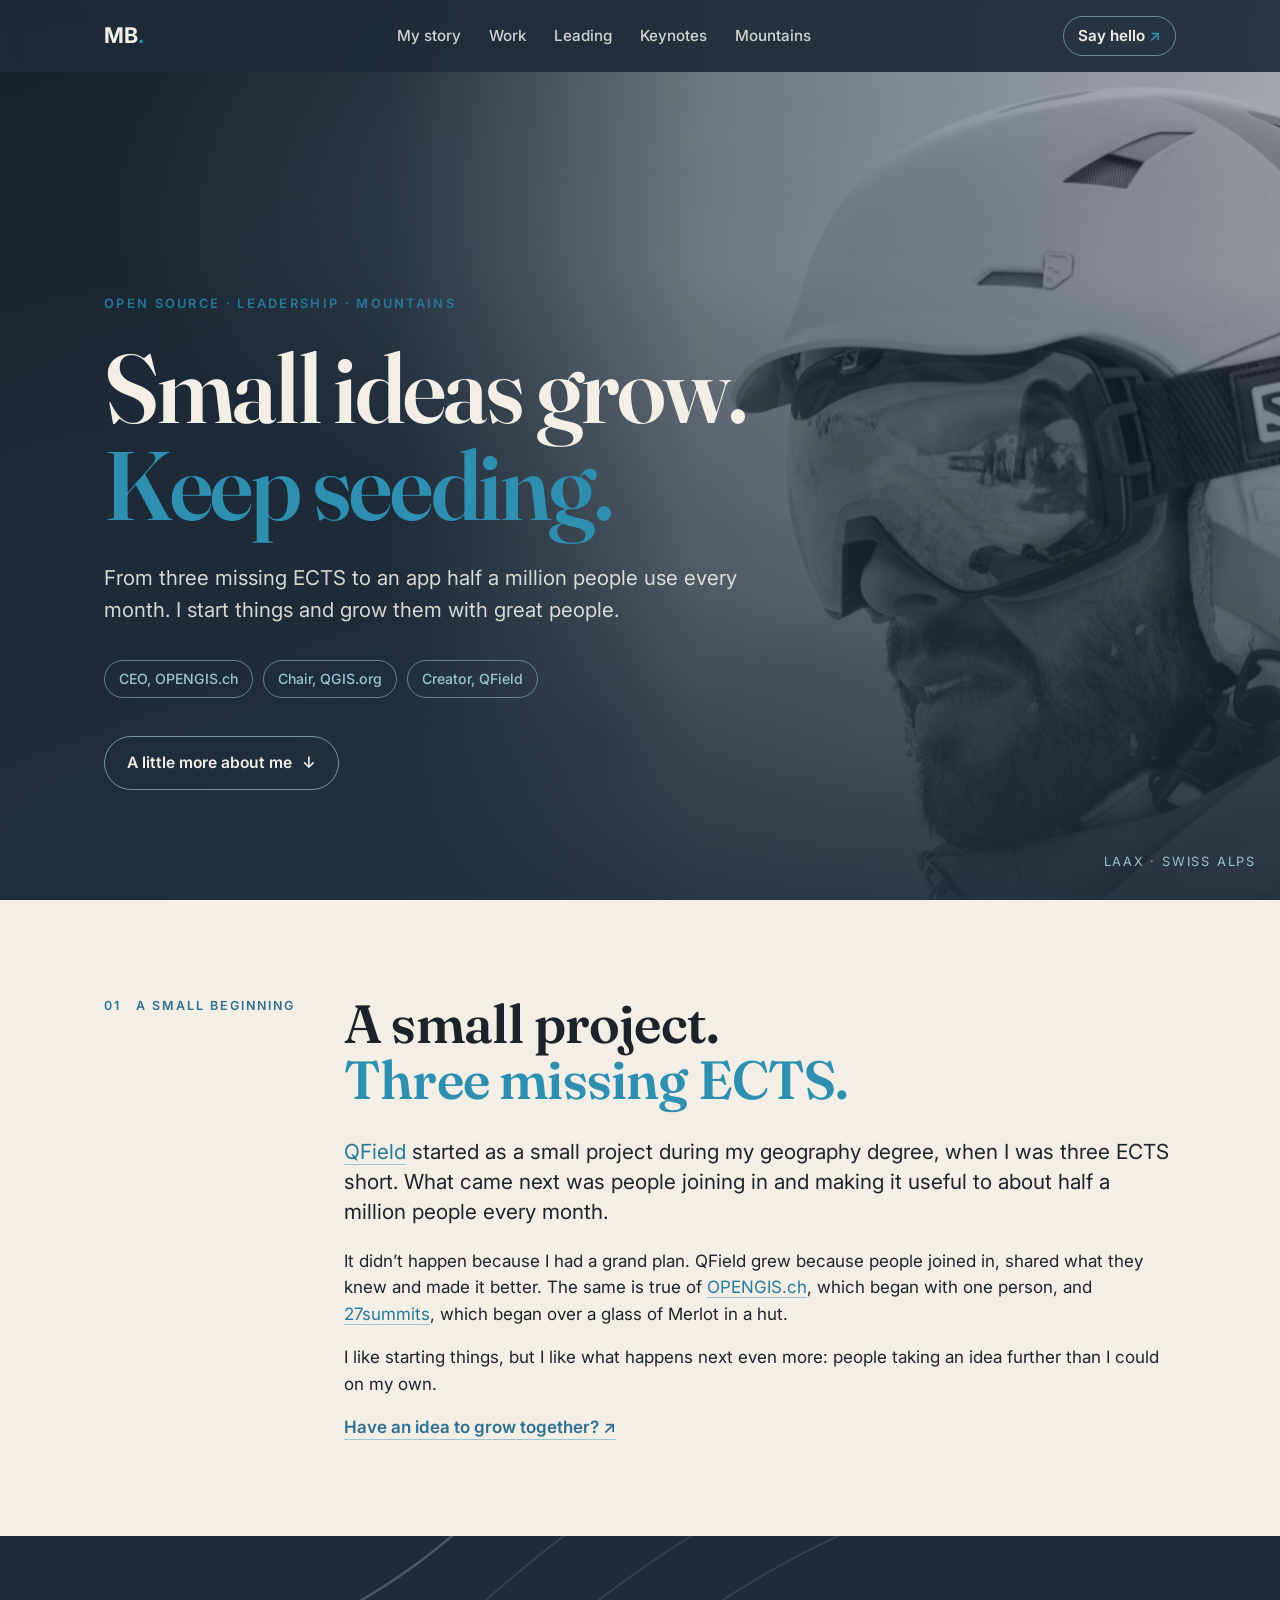
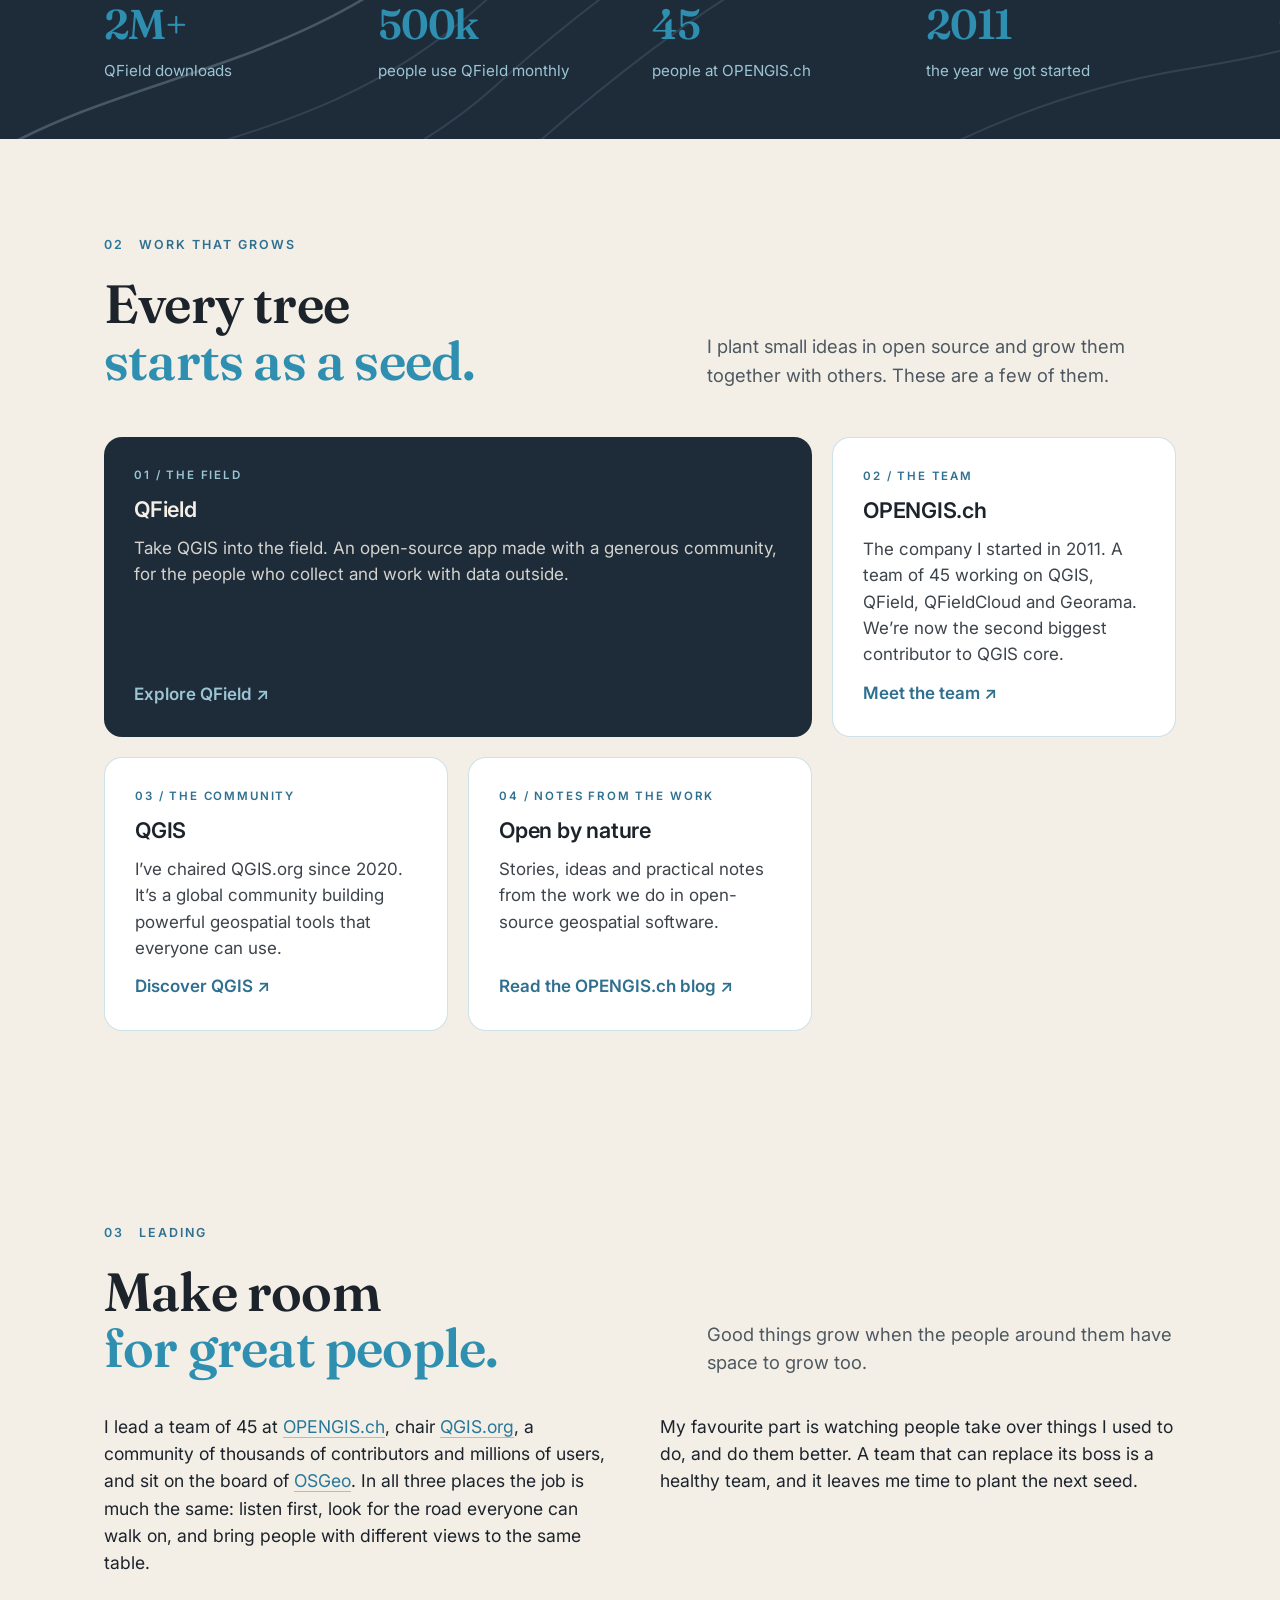
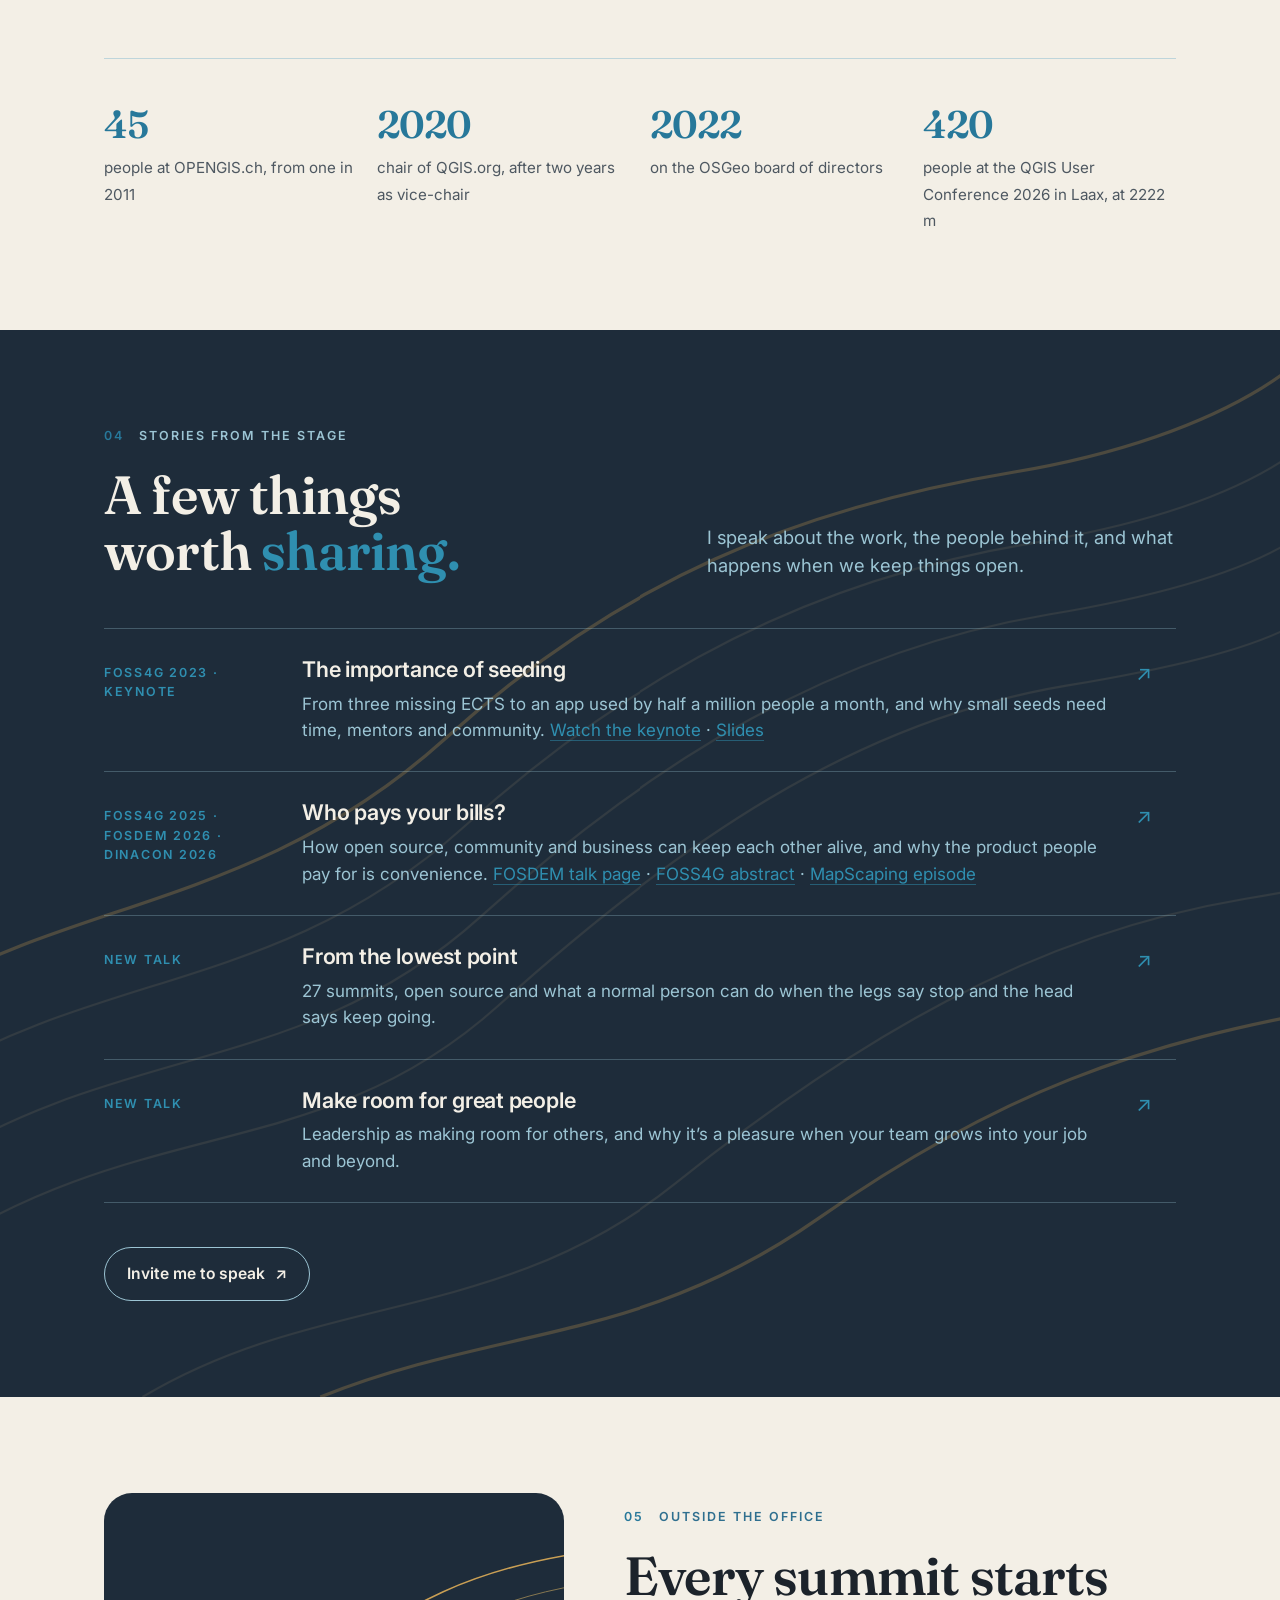
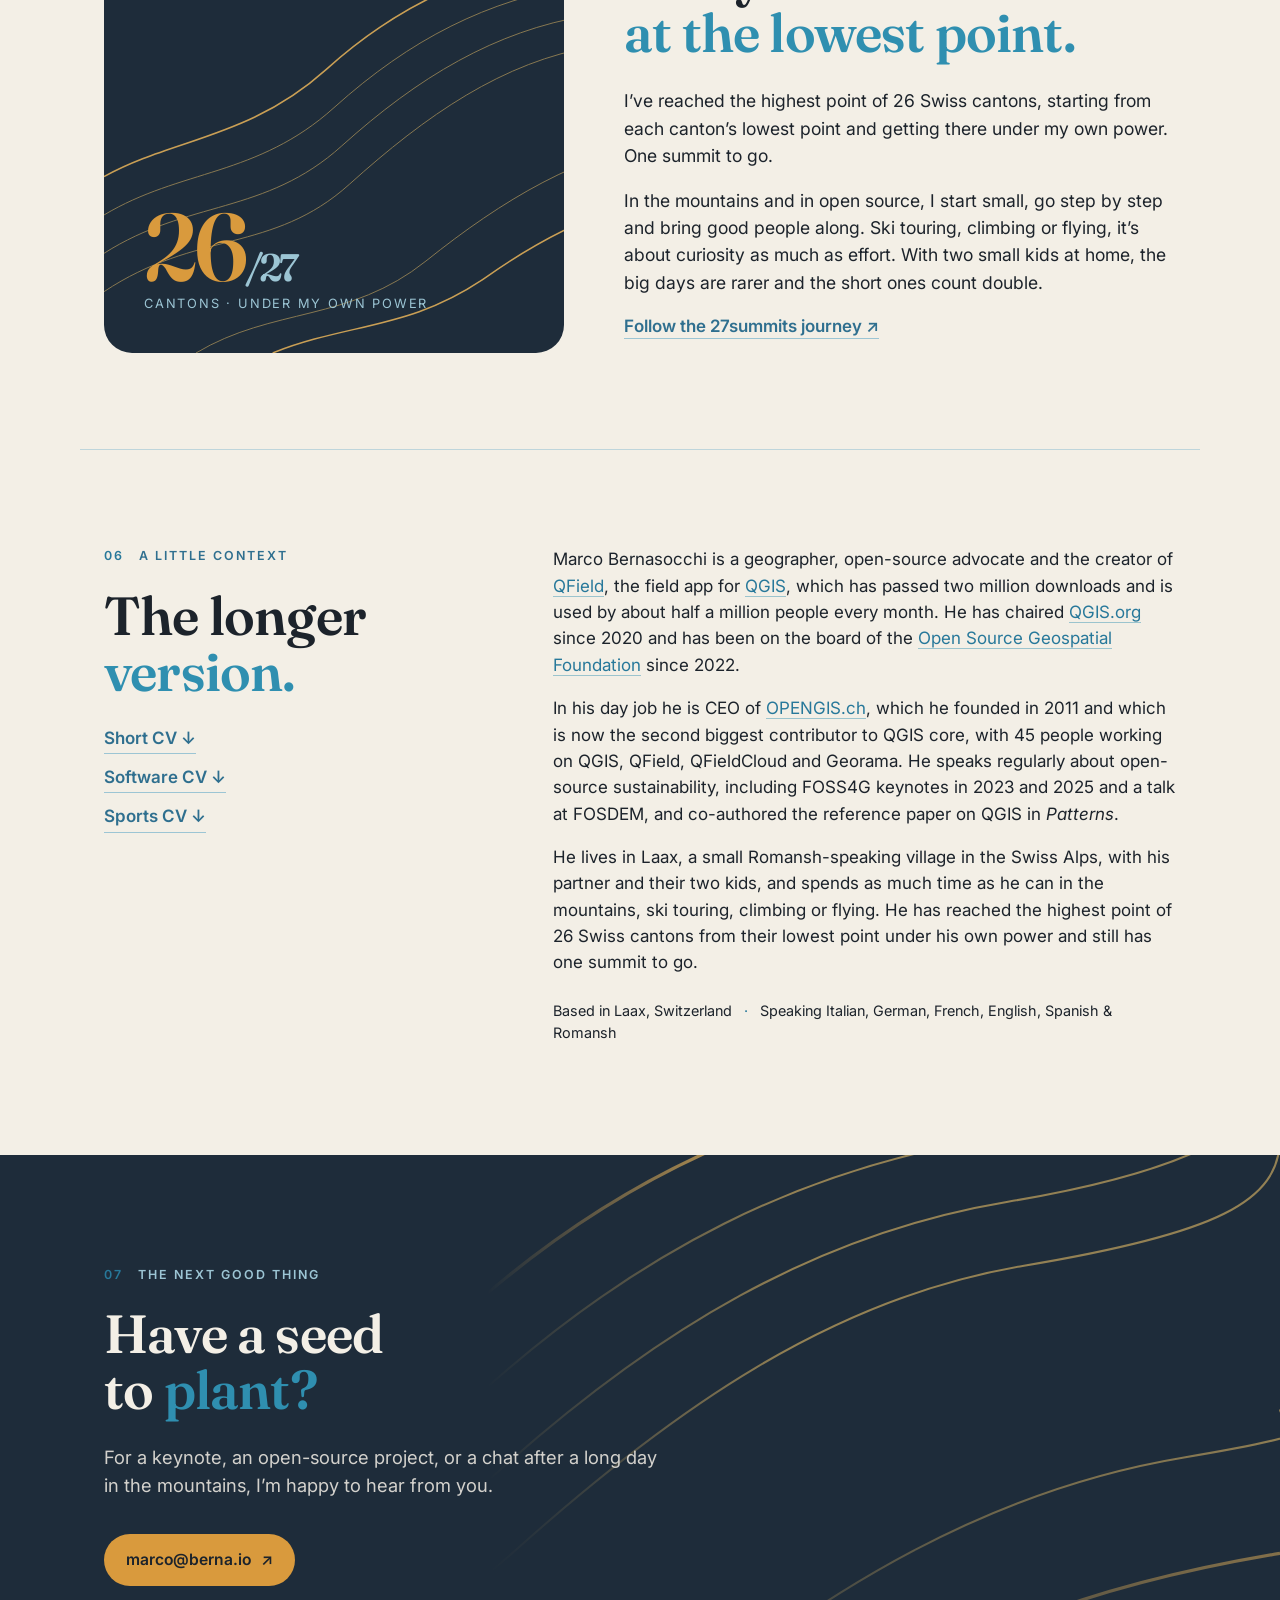
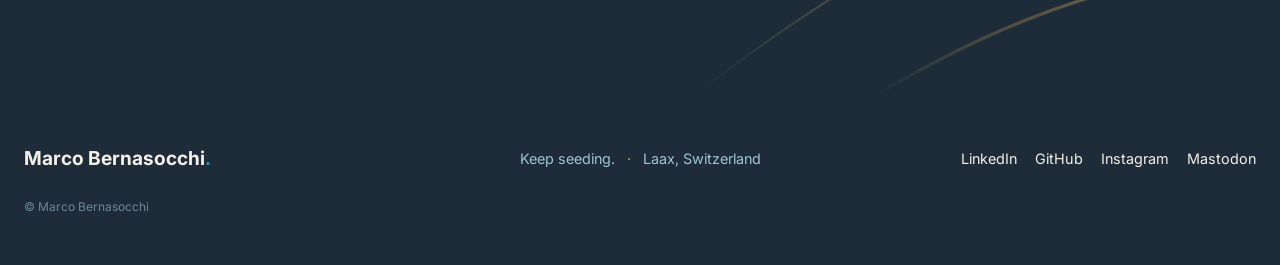
==== indexdev.html @ ab8e4e3b "add test file" ====
<!doctype html>
<html lang="en">
<head>
    <meta charset="utf-8">
    <meta name="viewport" content="width=device-width, initial-scale=1">
    <meta name="description" content="Marco Bernasocchi is a geographer, the creator of QField, chair of QGIS.org and CEO of OPENGIS.ch. He starts small ideas and grows them with great people.">
    <meta name="theme-color" content="#1e2c3a">
    <meta property="og:title" content="Marco Bernasocchi · Keep seeding">
    <meta property="og:description" content="Small ideas grow. Keep seeding. Geographer, open-source advocate, QField creator and mountain person.">
    <meta property="og:image" content="https://berna.io/img/berna_bg.jpg">
    <meta property="og:type" content="website">
    <title>Marco Bernasocchi · Keep seeding</title>
    <link rel="icon" href="/favicon.png" type="image/png">
    <link rel="preconnect" href="https://fonts.googleapis.com">
    <link rel="preconnect" href="https://fonts.gstatic.com" crossorigin>
    <link href="https://fonts.googleapis.com/css2?family=Fraunces:opsz,wght@9..144,500;9..144,600&family=Inter:wght@400;500;600;700&display=swap" rel="stylesheet">
    <link rel="stylesheet" href="/css/main.css">
</head>
<body>
    <a class="skip-link" href="#main">Skip to content</a>
    <header class="site-header">
        <nav class="nav-wrap" aria-label="Main navigation">
            <a class="wordmark" href="#top" aria-label="Marco Bernasocchi, home">MB<span>.</span></a>
            <div class="nav-links">
                <a href="#story">My story</a>
                <a href="#work">Work</a>
                <a href="#leading">Leading</a>
                <a href="#talks">Keynotes</a>
                <a href="#mountains">Mountains</a>
            </div>
            <a class="nav-contact" href="#contact">Say hello <span aria-hidden="true">↗</span></a>
        </nav>
    </header>

    <main id="main">
        <section class="hero" id="top" aria-labelledby="hero-title">
            <div class="hero-photo" role="img" aria-label="Marco in the mountains"></div>
            <div class="hero-shade"></div>
            <div class="hero-content">
                <p class="eyebrow">Open source · Leadership · Mountains</p>
                <h1 id="hero-title">Small ideas grow.<br><span>Keep seeding.</span></h1>
                <p class="hero-intro">From three missing ECTS to an app half a million people use every month. I start things and grow them with great people.</p>
                <div class="hero-roles">
                    <a class="chip" href="https://opengis.ch" target="_blank" rel="noopener noreferrer">CEO, OPENGIS.ch</a>
                    <a class="chip" href="https://qgis.org" target="_blank" rel="noopener noreferrer">Chair, QGIS.org</a>
                    <a class="chip" href="https://qfield.org" target="_blank" rel="noopener noreferrer">Creator, QField</a>
                </div>
                <a class="button button-gold" href="#story">A little more about me <span aria-hidden="true">↓</span></a>
            </div>
            <p class="hero-note">Laax · Swiss Alps</p>
        </section>

        <section class="intro section-wrap" id="story" aria-labelledby="story-title">
            <div class="section-kicker"><span>01</span> A small beginning</div>
            <div class="intro-copy">
                <h2 id="story-title">A small project.<br><em>Three missing ECTS.</em></h2>
                <p class="intro-lede"><a href="https://qfield.org" target="_blank" rel="noopener noreferrer">QField</a> started as a small project during my geography degree, when I was three ECTS short. What came next was people joining in and making it useful to about half a million people every month.</p>
                <p>It didn’t happen because I had a grand plan. QField grew because people joined in, shared what they knew and made it better. The same is true of <a href="https://opengis.ch" target="_blank" rel="noopener noreferrer">OPENGIS.ch</a>, which began with one person, and <a href="https://27summits.ch" target="_blank" rel="noopener noreferrer">27summits</a>, which began over a glass of Merlot in a hut.</p>
                <p>I like starting things, but I like what happens next even more: people taking an idea further than I could on my own.</p>
                <a class="text-link" href="mailto:marco@berna.io">Have an idea to grow together? <span aria-hidden="true">↗</span></a>
            </div>
        </section>

        <section class="numbers" aria-label="A few numbers">
            <div class="numbers-wrap">
                <div class="number-item"><strong>2M+</strong><span>QField downloads</span></div>
                <div class="number-item"><strong>500k</strong><span>people use QField monthly</span></div>
                <div class="number-item"><strong>45</strong><span>people at OPENGIS.ch</span></div>
                <div class="number-item"><strong>2011</strong><span>the year we got started</span></div>
            </div>
        </section>

        <section class="work section-wrap" id="work" aria-labelledby="work-title">
            <div class="section-heading">
                <div>
                    <div class="section-kicker"><span>02</span> Work that grows</div>
                    <h2 id="work-title">Every tree<br><em>starts as a seed.</em></h2>
                </div>
                <p>I plant small ideas in open source and grow them together with others. These are a few of them.</p>
            </div>
            <div class="project-grid">
                <a class="project-card project-featured" href="https://qfield.org" target="_blank" rel="noopener noreferrer">
                    <span class="card-index">01 / THE FIELD</span>
                    <h3>QField</h3>
                    <p>Take QGIS into the field. An open-source app made with a generous community, for the people who collect and work with data outside.</p>
                    <span class="card-link">Explore QField <span aria-hidden="true">↗</span></span>
                </a>
                <a class="project-card" href="https://opengis.ch" target="_blank" rel="noopener noreferrer">
                    <span class="card-index">02 / THE TEAM</span>
                    <h3>OPENGIS.ch</h3>
                    <p>The company I started in 2011. A team of 45 working on QGIS, QField, QFieldCloud and Georama. We’re now the second biggest contributor to QGIS core.</p>
                    <span class="card-link">Meet the team <span aria-hidden="true">↗</span></span>
                </a>
                <a class="project-card" href="https://qgis.org" target="_blank" rel="noopener noreferrer">
                    <span class="card-index">03 / THE COMMUNITY</span>
                    <h3>QGIS</h3>
                    <p>I’ve chaired QGIS.org since 2020. It’s a global community building powerful geospatial tools that everyone can use.</p>
                    <span class="card-link">Discover QGIS <span aria-hidden="true">↗</span></span>
                </a>
                <a class="project-card" href="https://opengis.ch/blog" target="_blank" rel="noopener noreferrer">
                    <span class="card-index">04 / NOTES FROM THE WORK</span>
                    <h3>Open by nature</h3>
                    <p>Stories, ideas and practical notes from the work we do in open-source geospatial software.</p>
                    <span class="card-link">Read the OPENGIS.ch blog <span aria-hidden="true">↗</span></span>
                </a>
            </div>
        </section>

        <section class="leading section-wrap" id="leading" aria-labelledby="leading-title">
            <div class="section-heading">
                <div>
                    <div class="section-kicker"><span>03</span> Leading</div>
                    <h2 id="leading-title">Make room<br><em>for great people.</em></h2>
                </div>
                <p>Good things grow when the people around them have space to grow too.</p>
            </div>
            <div class="leading-copy">
                <p>I lead a team of 45 at <a href="https://opengis.ch" target="_blank" rel="noopener noreferrer">OPENGIS.ch</a>, chair <a href="https://qgis.org" target="_blank" rel="noopener noreferrer">QGIS.org</a>, a community of thousands of contributors and millions of users, and sit on the board of <a href="https://www.osgeo.org" target="_blank" rel="noopener noreferrer">OSGeo</a>. In all three places the job is much the same: listen first, look for the road everyone can walk on, and bring people with different views to the same table.</p>
                <p>My favourite part is watching people take over things I used to do, and do them better. A team that can replace its boss is a healthy team, and it leaves me time to plant the next seed.</p>
                <div class="leading-facts">
                    <div class="fact-item"><strong>45</strong><span>people at OPENGIS.ch, from one in 2011</span></div>
                    <div class="fact-item"><strong>2020</strong><span>chair of QGIS.org, after two years as vice-chair</span></div>
                    <div class="fact-item"><strong>2022</strong><span>on the OSGeo board of directors</span></div>
                    <div class="fact-item"><strong>420</strong><span>people at the QGIS User Conference 2026 in Laax, at 2222 m</span></div>
                </div>
            </div>
        </section>

        <section class="talks" id="talks" aria-labelledby="talks-title">
            <div class="section-wrap talks-wrap">
                <div class="section-kicker"><span>04</span> Stories from the stage</div>
                <div class="section-heading talks-heading">
                    <h2 id="talks-title">A few things<br>worth <em>sharing.</em></h2>
                    <p>I speak about the work, the people behind it, and what happens when we keep things open.</p>
                </div>
                <div class="talk-list">
                    <article class="talk-item">
                        <div class="talk-year">FOSS4G 2023 · Keynote</div>
                        <div><h3><a href="https://www.youtube.com/watch?v=YLETqHIw5Pk" target="_blank" rel="noopener noreferrer">The importance of seeding</a></h3><p>From three missing ECTS to an app used by half a million people a month, and why small seeds need time, mentors and community. <a href="https://www.youtube.com/watch?v=YLETqHIw5Pk" target="_blank" rel="noopener noreferrer">Watch the keynote</a> · <a href="https://talks.opengis.ch/think-open/" target="_blank" rel="noopener noreferrer">Slides</a></p></div>
                        <a class="talk-mark" href="https://www.youtube.com/watch?v=YLETqHIw5Pk" aria-label="Watch The importance of seeding on YouTube" target="_blank" rel="noopener noreferrer">↗</a>
                    </article>
                    <article class="talk-item">
                        <div class="talk-year">FOSS4G 2025 · FOSDEM 2026 · DINAcon 2026</div>
                        <div><h3><a href="https://archive.fosdem.org/2026/schedule/event/AUFR8F-who-pays-your-bills/" target="_blank" rel="noopener noreferrer">Who pays your bills?</a></h3><p>How open source, community and business can keep each other alive, and why the product people pay for is convenience. <a href="https://archive.fosdem.org/2026/schedule/event/AUFR8F-who-pays-your-bills/" target="_blank" rel="noopener noreferrer">FOSDEM talk page</a> · <a href="https://talks.osgeo.org/foss4g-2025/talk/3YLPQV/" target="_blank" rel="noopener noreferrer">FOSS4G abstract</a> · <a href="https://mapscaping.com/podcast/who-pays-for-open-source/" target="_blank" rel="noopener noreferrer">MapScaping episode</a></p></div>
                        <a class="talk-mark" href="https://archive.fosdem.org/2026/schedule/event/AUFR8F-who-pays-your-bills/" aria-label="Who pays your bills? at FOSDEM 2026" target="_blank" rel="noopener noreferrer">↗</a>
                    </article>
                    <article class="talk-item">
                        <div class="talk-year">NEW TALK</div>
                        <div><h3>From the lowest point</h3><p>27 summits, open source and what a normal person can do when the legs say stop and the head says keep going.</p></div>
                        <span class="talk-mark" aria-hidden="true">↗</span>
                    </article>
                    <article class="talk-item">
                        <div class="talk-year">NEW TALK</div>
                        <div><h3>Make room for great people</h3><p>Leadership as making room for others, and why it’s a pleasure when your team grows into your job and beyond.</p></div>
                        <span class="talk-mark" aria-hidden="true">↗</span>
                    </article>
                </div>
                <a class="button button-outline" href="mailto:marco@berna.io?subject=Let%27s%20talk">Invite me to speak <span aria-hidden="true">↗</span></a>
            </div>
        </section>

        <section class="mountains section-wrap" id="mountains" aria-labelledby="mountains-title">
            <div class="mountain-art" aria-hidden="true">
                <span class="mountain-number">26<span>/27</span></span>
                <span class="mountain-caption">cantons · under my own power</span>
            </div>
            <div class="mountain-copy">
                <div class="section-kicker"><span>05</span> Outside the office</div>
                <h2 id="mountains-title">Every summit starts<br><em>at the lowest point.</em></h2>
                <p>I’ve reached the highest point of 26 Swiss cantons, starting from each canton’s lowest point and getting there under my own power. One summit to go.</p>
                <p>In the mountains and in open source, I start small, go step by step and bring good people along. Ski touring, climbing or flying, it’s about curiosity as much as effort. With two small kids at home, the big days are rarer and the short ones count double.</p>
                <a class="text-link" href="https://27summits.ch" target="_blank" rel="noopener noreferrer">Follow the 27summits journey <span aria-hidden="true">↗</span></a>
            </div>
        </section>

        <section class="bio section-wrap" aria-labelledby="bio-title">
            <div class="bio-label">
                <div class="section-kicker"><span>06</span> A little context</div>
                <h2 id="bio-title">The longer<br><em>version.</em></h2>
                <div class="cv-links">
                    <a class="text-link" href="/download/CV_Marco_Bernasocchi_short.pdf">Short CV <span aria-hidden="true">↓</span></a>
                    <a class="text-link" href="/download/CV_Marco_Bernasocchi_SW.pdf">Software CV <span aria-hidden="true">↓</span></a>
                    <a class="text-link" href="/download/CV_Marco_Bernasocchi_sports.pdf">Sports CV <span aria-hidden="true">↓</span></a>
                </div>
            </div>
            <div class="bio-copy">
                <p>Marco Bernasocchi is a geographer, open-source advocate and the creator of <a href="https://qfield.org" target="_blank" rel="noopener noreferrer">QField</a>, the field app for <a href="https://qgis.org" target="_blank" rel="noopener noreferrer">QGIS</a>, which has passed two million downloads and is used by about half a million people every month. He has chaired <a href="https://qgis.org" target="_blank" rel="noopener noreferrer">QGIS.org</a> since 2020 and has been on the board of the <a href="https://www.osgeo.org" target="_blank" rel="noopener noreferrer">Open Source Geospatial Foundation</a> since 2022.</p>
                <p>In his day job he is CEO of <a href="https://opengis.ch" target="_blank" rel="noopener noreferrer">OPENGIS.ch</a>, which he founded in 2011 and which is now the second biggest contributor to QGIS core, with 45 people working on QGIS, QField, QFieldCloud and Georama. He speaks regularly about open-source sustainability, including FOSS4G keynotes in 2023 and 2025 and a talk at FOSDEM, and co-authored the reference paper on QGIS in <em>Patterns</em>.</p>
                <p>He lives in Laax, a small Romansh-speaking village in the Swiss Alps, with his partner and their two kids, and spends as much time as he can in the mountains, ski touring, climbing or flying. He has reached the highest point of 26 Swiss cantons from their lowest point under his own power and still has one summit to go.</p>
                <p class="bio-note">Based in Laax, Switzerland <span>·</span> Speaking Italian, German, French, English, Spanish &amp; Romansh</p>
            </div>
        </section>

        <section class="contact" id="contact" aria-labelledby="contact-title">
            <div class="contact-wrap">
                <div class="section-kicker"><span>07</span> The next good thing</div>
                <h2 id="contact-title">Have a seed<br>to <em>plant?</em></h2>
                <p>For a keynote, an open-source project, or a chat after a long day in the mountains, I’m happy to hear from you.</p>
                <a class="button button-gold" href="mailto:marco@berna.io">marco@berna.io <span aria-hidden="true">↗</span></a>
            </div>
        </section>
    </main>

    <footer class="site-footer">
        <a class="footer-wordmark" href="#top">Marco Bernasocchi<span>.</span></a>
        <p>Keep seeding. <span>·</span> Laax, Switzerland</p>
        <div class="social-links" aria-label="Social links">
            <a href="https://www.linkedin.com/in/mbernasocchi" target="_blank" rel="noopener noreferrer">LinkedIn</a>
            <a href="https://github.com/mbernasocchi" target="_blank" rel="noopener noreferrer">GitHub</a>
            <a href="https://www.instagram.com/mbernasocchi" target="_blank" rel="noopener noreferrer">Instagram</a>
            <a href="https://mastodon.social/@mbernasocchi" target="_blank" rel="me noopener noreferrer">Mastodon</a>
        </div>
        <small>© Marco Bernasocchi</small>
    </footer>
</body>
</html>
---- css/main.css ----
/* berna.io · type: Fraunces (h1, h2 and the big numbers) + Inter (everything else)
   brand palette "the climb" · 2026-10-22
   navy #1e2c3a · cream #f3efe6 · ink #1c232b · glacier #2f8fb0 (data, links, headline accents)
   larch gold #d99a3d (the two summits: the 26 and the contact button) · soft #9CC5D4 · sunlit #5a5238
   Contour lines climb from cool (numbers) to warm (contact). */
:root{
  --dark:#1e2c3a; --light:#f3efe6; --ink:#1c232b; --accent:#2f8fb0; --accent-strong:#27789a; --gold:#d99a3d; --accent2:#2F6F8F; --soft:#9CC5D4;
  --muted:#4e5861;
  --font-head:'Fraunces',Georgia,serif; --font-body:'Inter',system-ui,sans-serif;
  --wrap:1120px;
}
*{box-sizing:border-box}
html{scroll-behavior:smooth}
body{margin:0;font-family:var(--font-body);color:var(--ink);background:var(--light);line-height:1.55;font-size:17px}
a{color:var(--accent2);text-decoration:none}
h1,h2{font-family:var(--font-head);font-weight:600;letter-spacing:-.015em;line-height:1.05;margin:0}
h3{font-family:var(--font-body);font-weight:600;letter-spacing:-.01em;line-height:1.2;margin:0}
h2{font-size:clamp(2rem,4.2vw,3.4rem)}
h2 em{font-style:normal;color:var(--accent)}
h3{font-size:1.35rem;font-weight:600}
p{margin:0 0 1em}
.skip-link{position:absolute;left:-999px}
.section-wrap{max-width:var(--wrap);margin:0 auto;padding:96px 24px}
.section-kicker{font-size:.78rem;letter-spacing:.16em;text-transform:uppercase;font-weight:600;color:var(--accent2);margin-bottom:22px}
.section-kicker span{color:var(--accent-strong);margin-right:10px}
.section-heading{display:grid;grid-template-columns:1.2fr 1fr;gap:40px;align-items:end;margin-bottom:48px}
.section-heading p{font-size:1.15rem;color:var(--muted);margin:0}
.button{display:inline-flex;align-items:center;gap:10px;padding:14px 22px;border-radius:999px;font-weight:600;font-size:.98rem;transition:transform .15s}
.button:hover{transform:translateY(-1px)}
.button-gold{background:var(--gold);color:var(--ink)}
.hero .button-gold{background:transparent;color:var(--light);border:1.5px solid color-mix(in srgb,var(--soft) 70%,transparent)}

.button-outline{border:1.5px solid var(--soft);color:var(--light)}
.text-link{font-weight:600;color:var(--accent2);border-bottom:1.5px solid var(--soft);padding-bottom:2px}
/* header */
.site-header{position:fixed;inset:0 0 auto 0;z-index:10;backdrop-filter:blur(10px);background:color-mix(in srgb,var(--dark) 92%,transparent)}
.nav-wrap{max-width:var(--wrap);margin:0 auto;display:flex;align-items:center;justify-content:space-between;padding:16px 24px;color:var(--light)}
.wordmark{font-family:var(--font-body);font-weight:700;font-size:1.35rem;color:var(--light)}
.wordmark span,.footer-wordmark span{color:var(--accent)}
.nav-links{display:flex;gap:28px}
.nav-links a{color:var(--light);font-weight:500;font-size:.95rem;opacity:.85}
.nav-contact{color:var(--light);font-weight:600;font-size:.95rem;border:1.5px solid color-mix(in srgb,var(--soft) 60%,transparent);border-radius:999px;padding:7px 14px}
.nav-contact span{color:var(--accent)}
/* hero */
.hero{position:relative;min-height:100vh;display:flex;align-items:flex-end;background:var(--dark);color:var(--light);overflow:hidden}
.hero-photo{position:absolute;inset:0;background:
  radial-gradient(120% 80% at 80% 20%,color-mix(in srgb,var(--soft) 35%,transparent),transparent 60%),
  linear-gradient(160deg,color-mix(in srgb,var(--dark) 80%,#000) 0%,var(--dark) 55%,color-mix(in srgb,var(--accent2) 60%,var(--dark)) 100%)}
.hero-photo::before{content:"";position:absolute;top:0;bottom:0;right:0;left:30%;
  background:linear-gradient(90deg,color-mix(in srgb,var(--dark) 75%,transparent) 0%,color-mix(in srgb,var(--dark) 35%,transparent) 100%),
  url("/img/berna_bg.jpg") left 30%/cover no-repeat;
  mask-image:linear-gradient(90deg,transparent,#000 35%);-webkit-mask-image:linear-gradient(90deg,transparent,#000 35%)}
.hero-shade{position:absolute;inset:0;background:linear-gradient(180deg,transparent 30%,color-mix(in srgb,var(--dark) 85%,transparent) 100%)}
.hero-content{position:relative;max-width:var(--wrap);margin:0 auto;width:100%;padding:160px 24px 110px}
.eyebrow{font-size:.8rem;letter-spacing:.18em;text-transform:uppercase;font-weight:600;color:var(--accent-strong);margin:0 0 26px}
.hero h1{font-size:clamp(3rem,7.6vw,6.6rem);font-weight:600;letter-spacing:-.025em;line-height:1;margin-bottom:28px}
.hero h1 span{color:var(--accent)}
.hero-intro{font-size:clamp(1.1rem,1.6vw,1.4rem);max-width:640px;color:color-mix(in srgb,var(--light) 88%,transparent);margin-bottom:34px}
.hero-roles{display:flex;flex-wrap:wrap;gap:10px;margin-bottom:38px}
.hero-roles span,.hero-roles a.chip{border:1px solid color-mix(in srgb,var(--soft) 55%,transparent);color:var(--soft);border-radius:999px;padding:7px 14px;font-size:.88rem;font-weight:500}
.hero-note{position:absolute;right:24px;bottom:28px;font-size:.8rem;letter-spacing:.14em;text-transform:uppercase;color:var(--soft);margin:0}
/* intro */
.intro{display:grid;grid-template-columns:200px 1fr;gap:40px}
.intro-copy h2{margin-bottom:28px}
.intro-lede{font-size:1.3rem;line-height:1.45;color:var(--ink)}
.intro p{color:var(--ink)}
/* numbers */
.numbers{background:var(--dark);color:var(--light)}
.numbers-wrap{max-width:var(--wrap);margin:0 auto;padding:56px 24px;display:grid;grid-template-columns:repeat(4,1fr);gap:24px}
.number-item strong{display:block;font-family:var(--font-head);font-size:2.6rem;font-weight:600;color:var(--accent);letter-spacing:-.03em}
.number-item span{color:var(--soft);font-size:.95rem}
/* work */
.project-grid{display:grid;grid-template-columns:repeat(3,1fr);gap:20px}
.project-card{display:flex;flex-direction:column;gap:12px;padding:30px;border-radius:18px;background:#fff;border:1px solid color-mix(in srgb,var(--soft) 50%,transparent);color:var(--ink);transition:transform .2s,box-shadow .2s}
.project-card:hover{transform:translateY(-3px);box-shadow:0 18px 40px -24px var(--dark)}
.project-featured{grid-column:span 2;background:var(--dark);color:var(--light);border:none}
.project-featured .card-index,.project-featured .card-link{color:var(--soft)}
.card-index{font-size:.72rem;letter-spacing:.16em;color:var(--accent2);font-weight:600}
.project-card p{color:inherit;opacity:.85;margin:0;flex:1}
.card-link{font-weight:600;color:var(--accent2);margin-top:auto}
/* leading */
.leading .section-heading{margin-bottom:36px}
.leading-copy{display:grid;grid-template-columns:1fr 1fr;gap:40px;align-items:start}
.leading-copy p{font-size:1.1rem;color:var(--ink)}
.leading-facts{grid-column:1/-1;display:grid;grid-template-columns:repeat(4,1fr);gap:20px;margin-top:24px;padding-top:36px;border-top:1px solid color-mix(in srgb,var(--soft) 60%,transparent)}
.fact-item strong{display:block;font-family:var(--font-head);font-size:2.4rem;font-weight:600;color:var(--accent-strong);letter-spacing:-.03em}
.fact-item span{color:var(--muted);font-size:.95rem}
/* talks */
.talks{background:var(--dark);color:var(--light)}
.talks .section-kicker{color:var(--soft)}
.talks h2 em{color:var(--accent)}
.talks-heading p{color:var(--soft)}
.talk-list{display:flex;flex-direction:column;margin-bottom:44px}
.talk-item{display:grid;grid-template-columns:170px 1fr 40px;gap:28px;padding:28px 0;border-top:1px solid color-mix(in srgb,var(--soft) 30%,transparent);align-items:start}
.talk-item:last-child{border-bottom:1px solid color-mix(in srgb,var(--soft) 30%,transparent)}
.talk-year{font-size:.78rem;letter-spacing:.14em;text-transform:uppercase;color:var(--accent);font-weight:600;padding-top:6px}
.talk-item h3{color:var(--light);margin-bottom:8px}
.talk-item p{color:var(--soft);margin:0}
.talk-mark{color:var(--accent);font-size:1.3rem}
/* mountains */
.mountains{display:grid;grid-template-columns:1fr 1.2fr;gap:60px;align-items:center}
.mountain-art{aspect-ratio:1;border-radius:28px;position:relative;overflow:hidden;background:#1e2c3a;
  display:flex;flex-direction:column;justify-content:flex-end;padding:40px;color:var(--light)}
.mountain-art::before{content:"";position:absolute;inset:0;opacity:.85;pointer-events:none;
  background-image:url("data:image/svg+xml;utf8,<svg xmlns='http://www.w3.org/2000/svg' viewBox='0 0 800 600' fill='none' stroke-width='1.3'><path stroke='%239a8656' d='M0 520C120 440 220 470 320 380S520 220 640 200 800 160 800 120'/><path stroke='%239a8656' d='M0 470C110 400 210 420 310 330S510 180 630 160 800 110 800 70'/><path stroke='%239a8656' d='M0 420C100 360 200 370 300 280S500 140 620 120 800 60 800 20'/><path stroke='%23e8b45a' stroke-width='2' d='M0 370C90 320 190 320 290 230S490 100 610 80 800 10 800 -30'/><path stroke='%239a8656' d='M120 600C220 540 320 560 420 480S620 340 740 320 800 300 800 290'/><path stroke='%23e8b45a' stroke-width='2' d='M220 600C320 560 400 570 500 500S680 400 800 380'/></svg>");
  background-size:cover}
.mountain-art > *{position:relative}
.mountain-number{font-family:var(--font-head);font-size:6rem;font-weight:600;letter-spacing:-.04em;line-height:1;color:#d99a3d}
.mountain-number span{font-size:2.4rem;color:var(--soft)}
.mountain-caption{font-size:.8rem;letter-spacing:.14em;text-transform:uppercase;color:var(--soft)}
.mountain-copy h2{margin-bottom:26px}
.mountain-copy p{font-size:1.1rem;color:var(--ink)}
/* bio */
.bio{display:grid;grid-template-columns:1fr 1.6fr;gap:60px;border-top:1px solid color-mix(in srgb,var(--soft) 60%,transparent)}
.bio-label h2{margin-bottom:24px}
.cv-links{display:flex;flex-direction:column;align-items:flex-start;gap:10px}
.bio-copy p{color:var(--ink)}
.bio-note{font-size:.9rem;color:var(--muted);margin-top:24px}
.bio-note span{color:var(--accent-strong);margin:0 8px}
/* contact */
.contact{background:var(--dark);color:var(--light)}
.contact-wrap{max-width:var(--wrap);margin:0 auto;padding:110px 24px;text-align:left}
.contact .section-kicker{color:var(--soft)}
.contact h2{margin-bottom:24px}
.contact p{max-width:560px;font-size:1.15rem;color:color-mix(in srgb,var(--light) 85%,transparent);margin-bottom:34px}
/* footer */
.site-footer{background:var(--dark);color:var(--soft);padding:48px 24px;display:grid;grid-template-columns:1fr auto 1fr;align-items:center;gap:24px;font-size:.9rem}
.footer-wordmark{font-family:var(--font-body);font-weight:700;font-size:1.2rem;color:var(--light)}
.site-footer p{margin:0}
.site-footer p span{color:var(--accent);margin:0 8px}
.social-links{display:flex;gap:18px;justify-content:flex-end}
.social-links a{color:var(--light)}
.site-footer small{grid-column:1/-1;opacity:.6}
@media (max-width:820px){
  .section-heading,.intro,.leading-copy,.mountains,.bio{grid-template-columns:1fr}
  .numbers-wrap,.leading-facts{grid-template-columns:1fr 1fr}
  .project-grid{grid-template-columns:1fr}.project-featured{grid-column:auto}
  .talk-item{grid-template-columns:1fr}.nav-links{display:none}
  .site-footer{grid-template-columns:1fr}.social-links{justify-content:flex-start}
  .hero-photo::before{left:0;background-position:0 0,center 30%;mask-image:none;-webkit-mask-image:none}
}

/* the climb: contour lines on every dark panel, cool at the top, warm at the bottom */
.numbers,.talks,.contact{position:relative;overflow:hidden}
.numbers::before,.talks::before,.contact::before{content:"";position:absolute;inset:0;pointer-events:none;background-size:cover;background-position:center}
.numbers::before{opacity:.5;background-image:url("data:image/svg+xml;utf8,<svg xmlns='http://www.w3.org/2000/svg' viewBox='0 0 800 600' fill='none' stroke-width='1.2'><path stroke='%2346586a' d='M0 520C120 440 220 470 320 380S520 220 640 200 800 160 800 120'/><path stroke='%2346586a' d='M0 470C110 400 210 420 310 330S510 180 630 160 800 110 800 70'/><path stroke='%2346586a' d='M0 420C100 360 200 370 300 280S500 140 620 120 800 60 800 20'/><path stroke='%236f8290' stroke-width='1.6' d='M0 370C90 320 190 320 290 230S490 100 610 80 800 10 800 -30'/><path stroke='%2346586a' d='M120 600C220 540 320 560 420 480S620 340 740 320 800 300 800 290'/><path stroke='%236f8290' stroke-width='1.6' d='M220 600C320 560 400 570 500 500S680 400 800 380'/></svg>")}
.talks::before{opacity:.32;background-image:url("data:image/svg+xml;utf8,<svg xmlns='http://www.w3.org/2000/svg' viewBox='0 0 800 600' fill='none' stroke-width='1.2'><path stroke='%235b5a52' d='M0 520C120 440 220 470 320 380S520 220 640 200 800 160 800 120'/><path stroke='%235b5a52' d='M0 470C110 400 210 420 310 330S510 180 630 160 800 110 800 70'/><path stroke='%235b5a52' d='M0 420C100 360 200 370 300 280S500 140 620 120 800 60 800 20'/><path stroke='%23b08a4a' stroke-width='1.8' d='M0 370C90 320 190 320 290 230S490 100 610 80 800 10 800 -30'/><path stroke='%235b5a52' d='M120 600C220 540 320 560 420 480S620 340 740 320 800 300 800 290'/><path stroke='%23b08a4a' stroke-width='1.8' d='M220 600C320 560 400 570 500 500S680 400 800 380'/></svg>")}
.contact::before{opacity:.95;mask-image:linear-gradient(90deg,transparent 38%,#000 62%),linear-gradient(180deg,#000 50%,transparent 100%);-webkit-mask-image:linear-gradient(90deg,transparent 38%,#000 62%),linear-gradient(180deg,#000 50%,transparent 100%);mask-composite:intersect;-webkit-mask-composite:source-in;background-image:url("data:image/svg+xml;utf8,<svg xmlns='http://www.w3.org/2000/svg' viewBox='0 0 800 600' fill='none' stroke-width='1.3'><path stroke='%239a8656' d='M0 520C120 440 220 470 320 380S520 220 640 200 800 160 800 120'/><path stroke='%239a8656' d='M0 470C110 400 210 420 310 330S510 180 630 160 800 110 800 70'/><path stroke='%239a8656' d='M0 420C100 360 200 370 300 280S500 140 620 120 800 60 800 20'/><path stroke='%23e8b45a' stroke-width='2' d='M0 370C90 320 190 320 290 230S490 100 610 80 800 10 800 -30'/><path stroke='%239a8656' d='M120 600C220 540 320 560 420 480S620 340 740 320 800 300 800 290'/><path stroke='%23e8b45a' stroke-width='2' d='M220 600C320 560 400 570 500 500S680 400 800 380'/></svg>")}
.numbers-wrap,.talks-wrap,.contact-wrap{position:relative}
.contact{background:var(--dark)}
.wordmark span,.footer-wordmark span{color:var(--accent)}
.site-footer p span{color:var(--gold)}
/* talk links */
.talk-item h3 a{color:var(--light)}
.talk-item p a{color:var(--accent);border-bottom:1px solid color-mix(in srgb,var(--accent) 50%,transparent)}
a.talk-mark{color:var(--accent)}

/* inline links in running text */
.intro p a,.leading-copy p a,.bio-copy p a{color:var(--accent-strong);text-decoration:none;border-bottom:1px solid color-mix(in srgb,var(--accent) 45%,transparent)}
.intro p a:hover,.leading-copy p a:hover,.bio-copy p a:hover{border-bottom-color:var(--accent-strong)}
.hero-roles a.chip:hover{border-color:var(--soft);color:var(--light)}
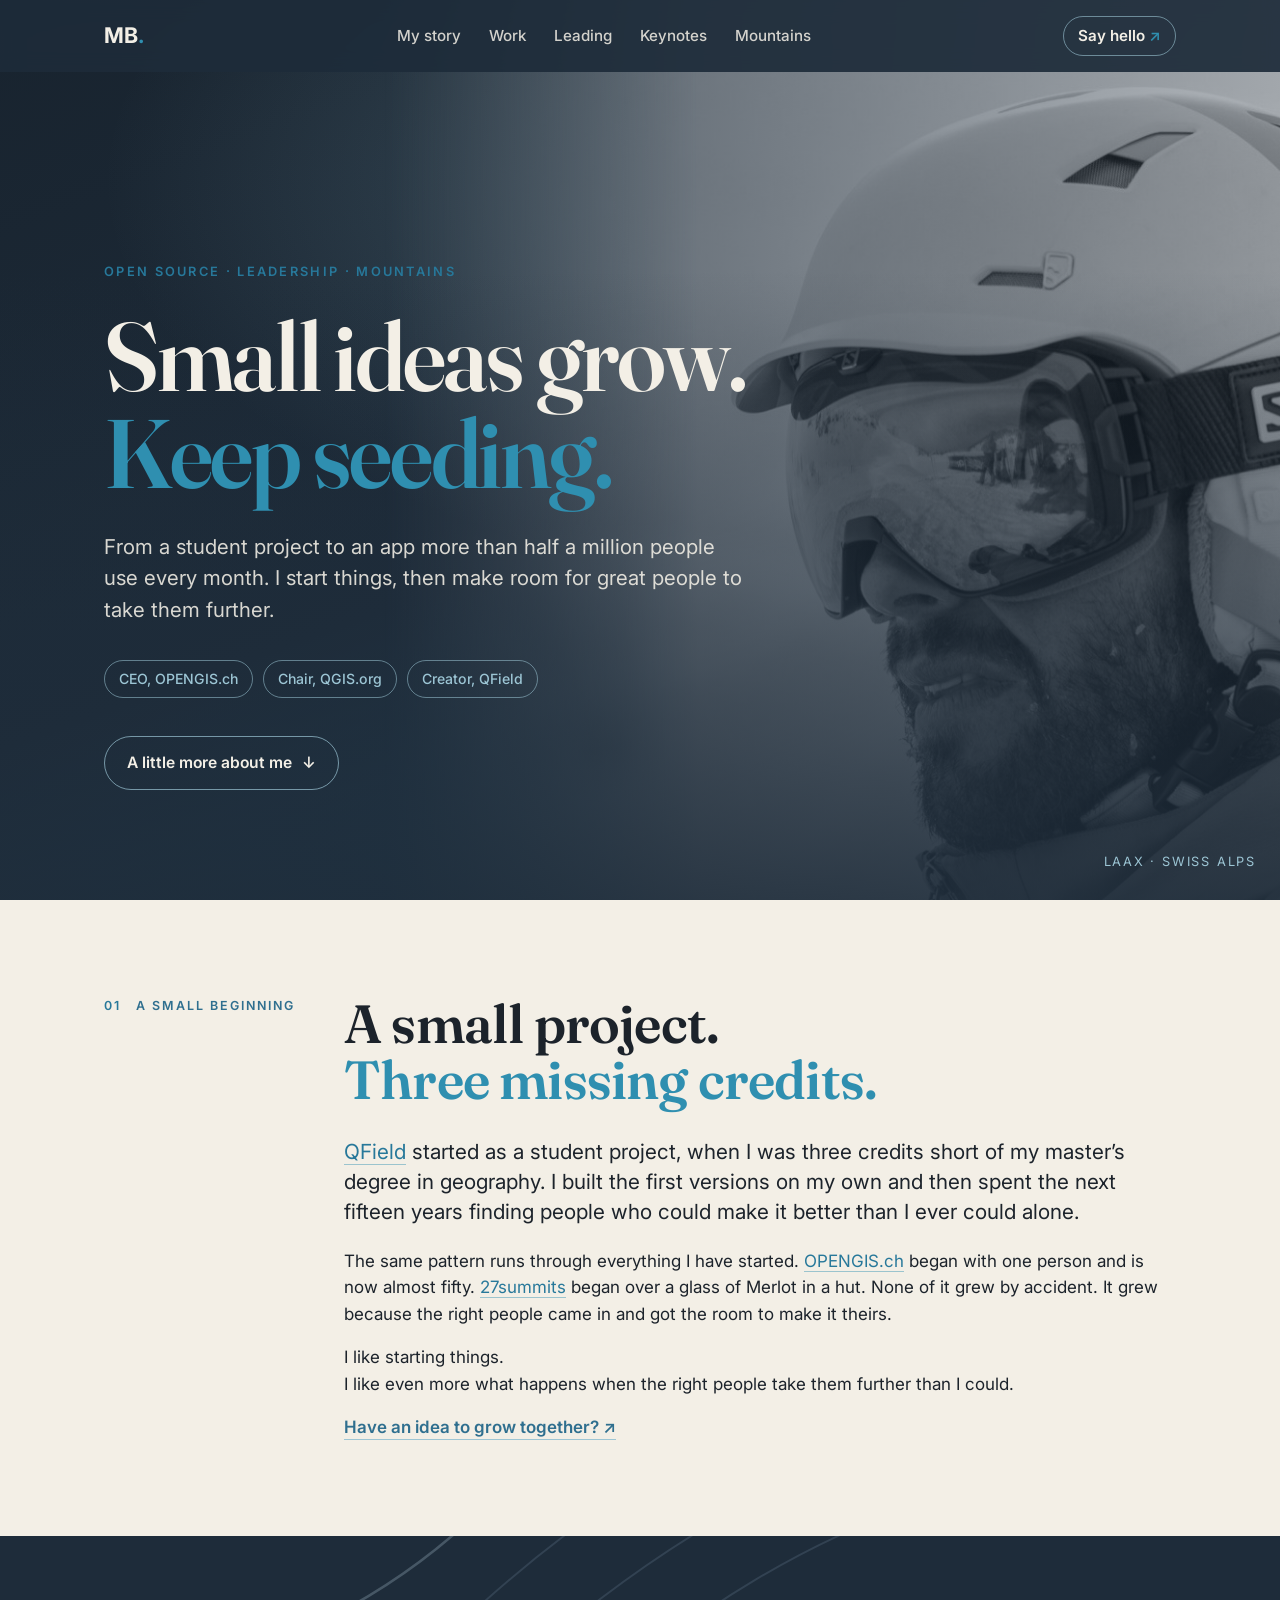
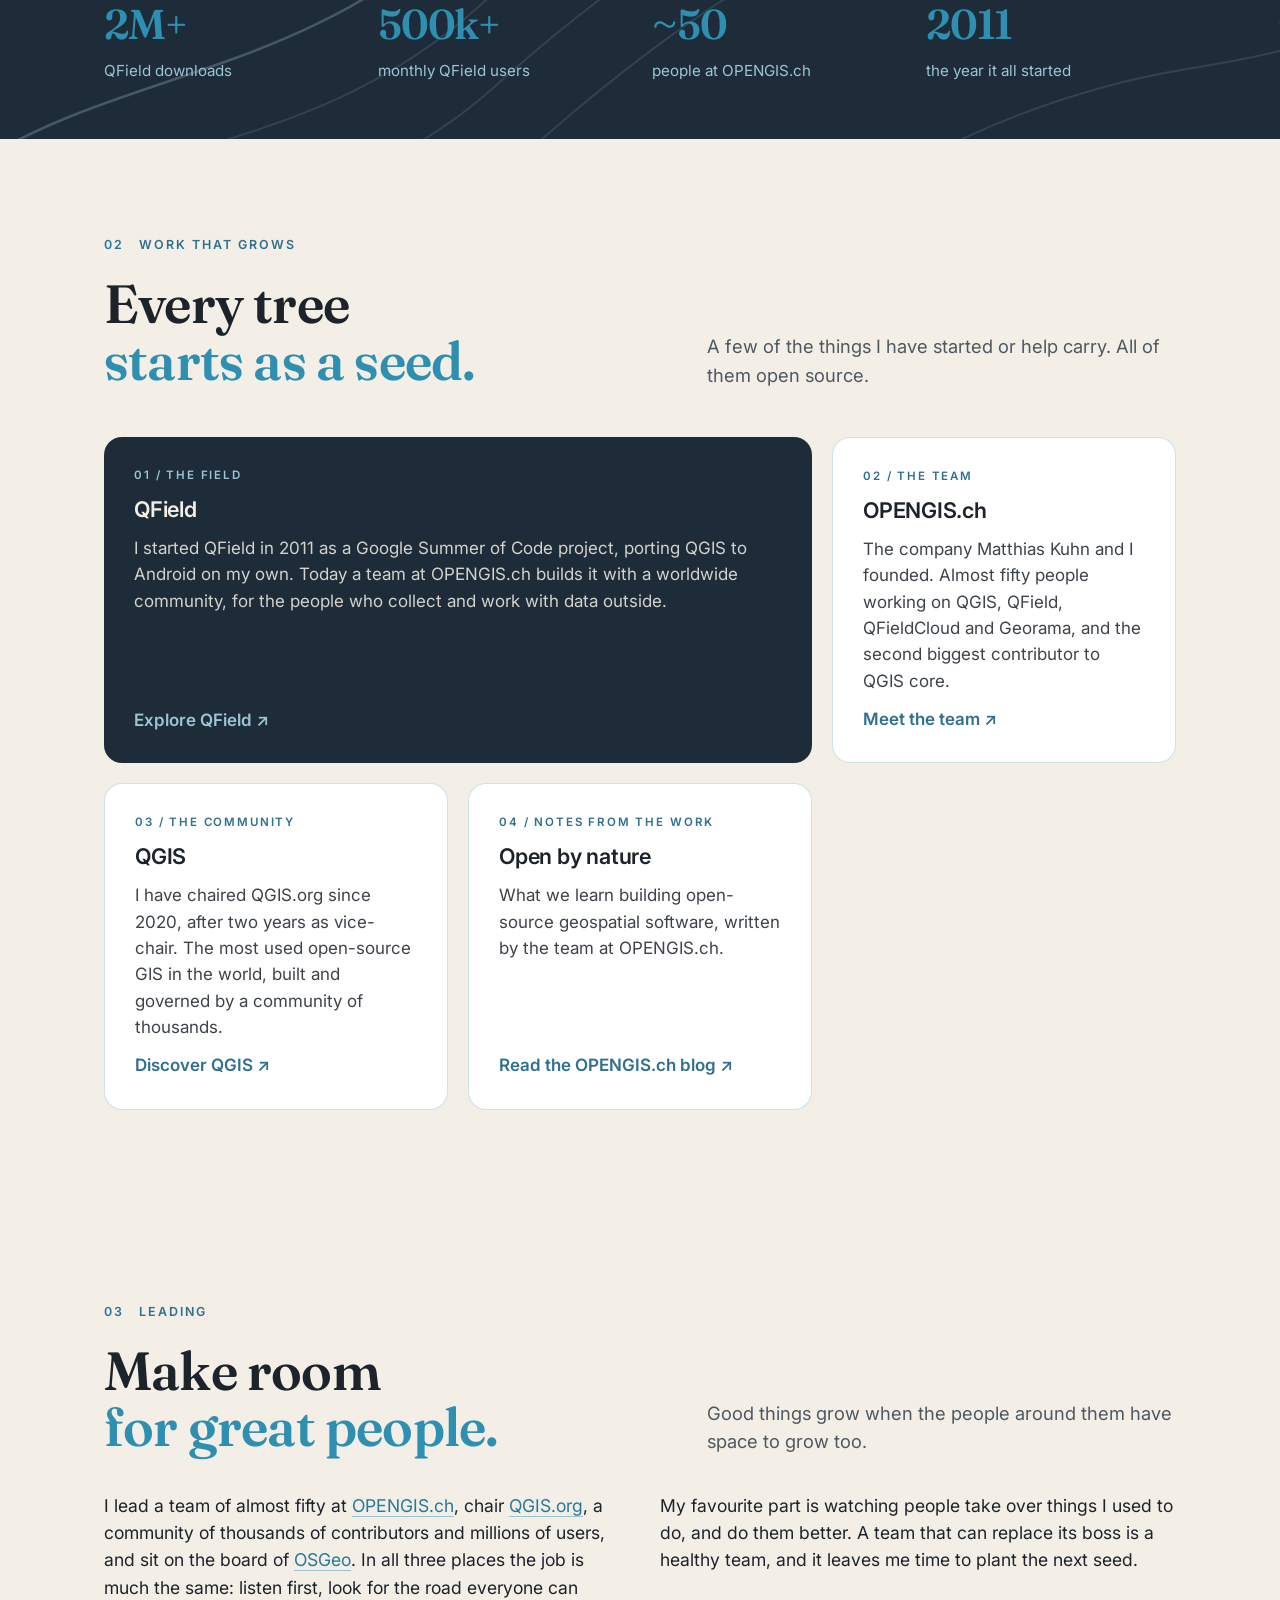
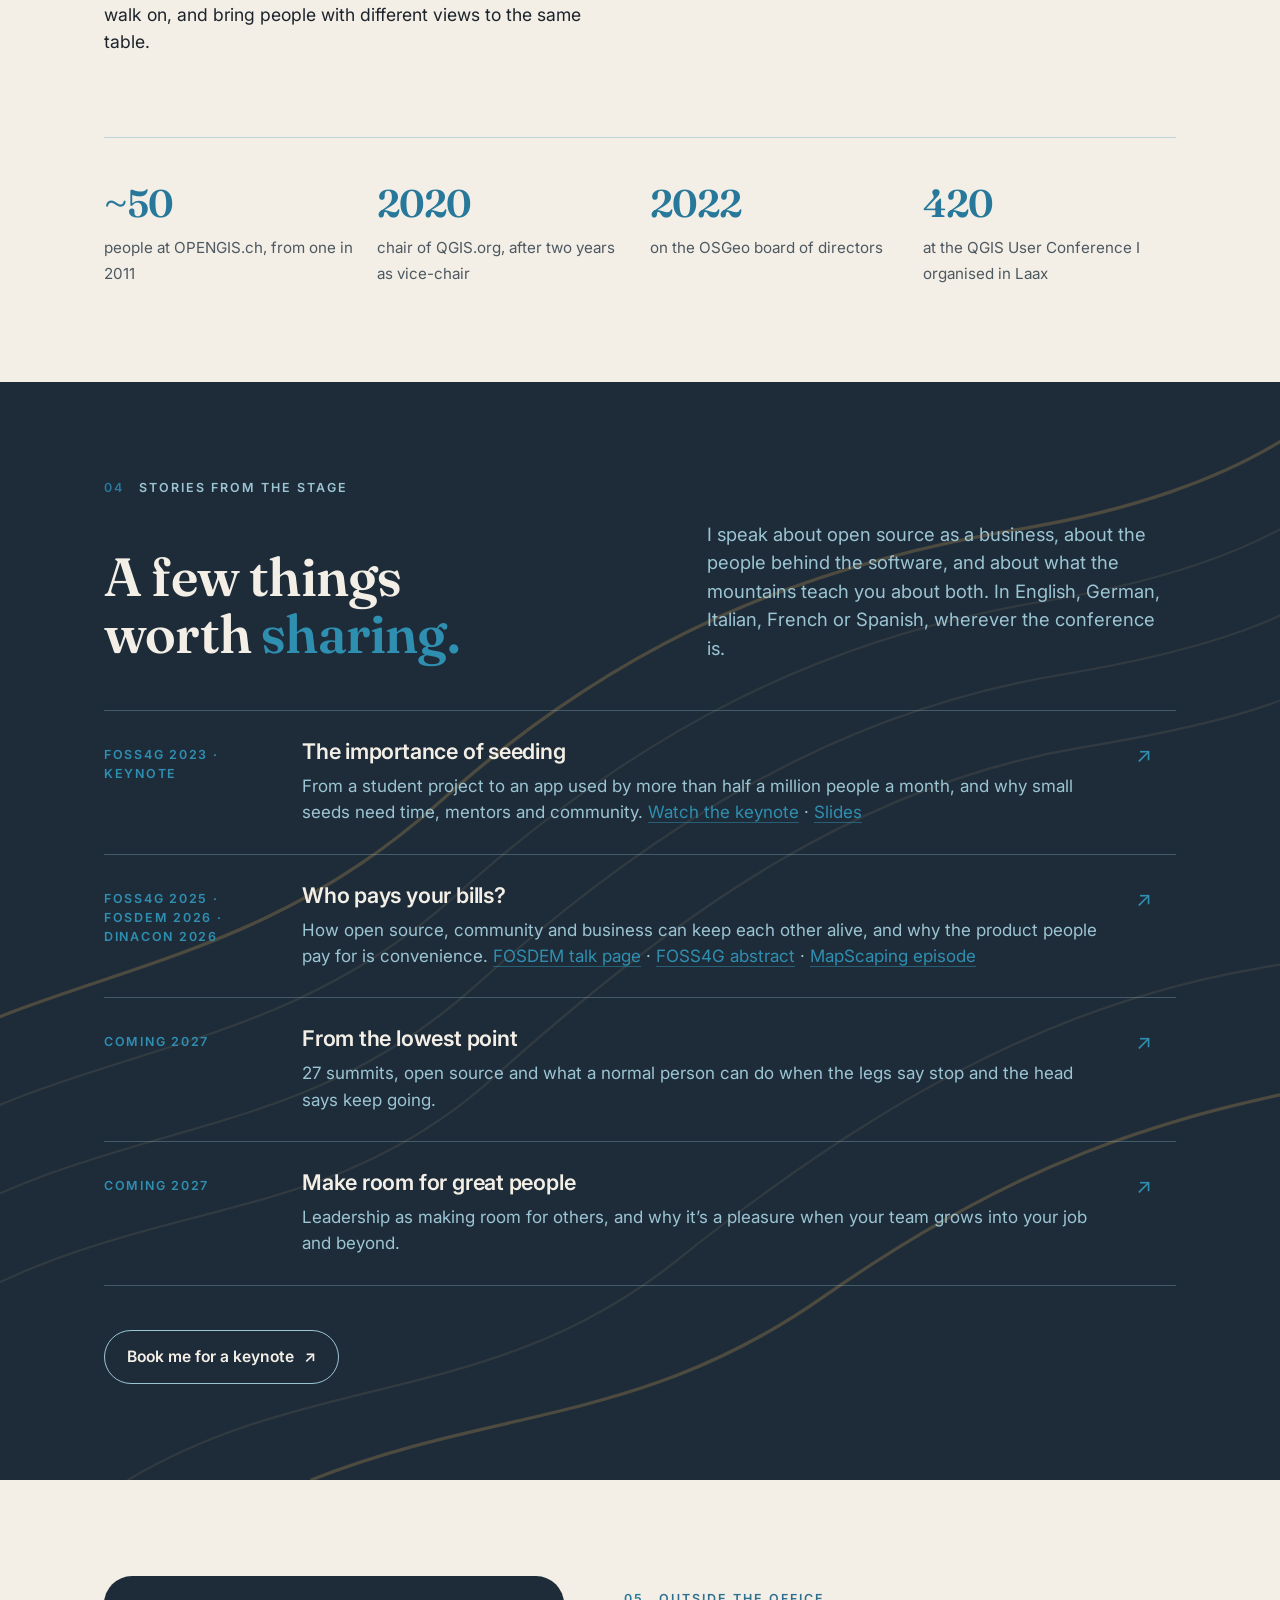
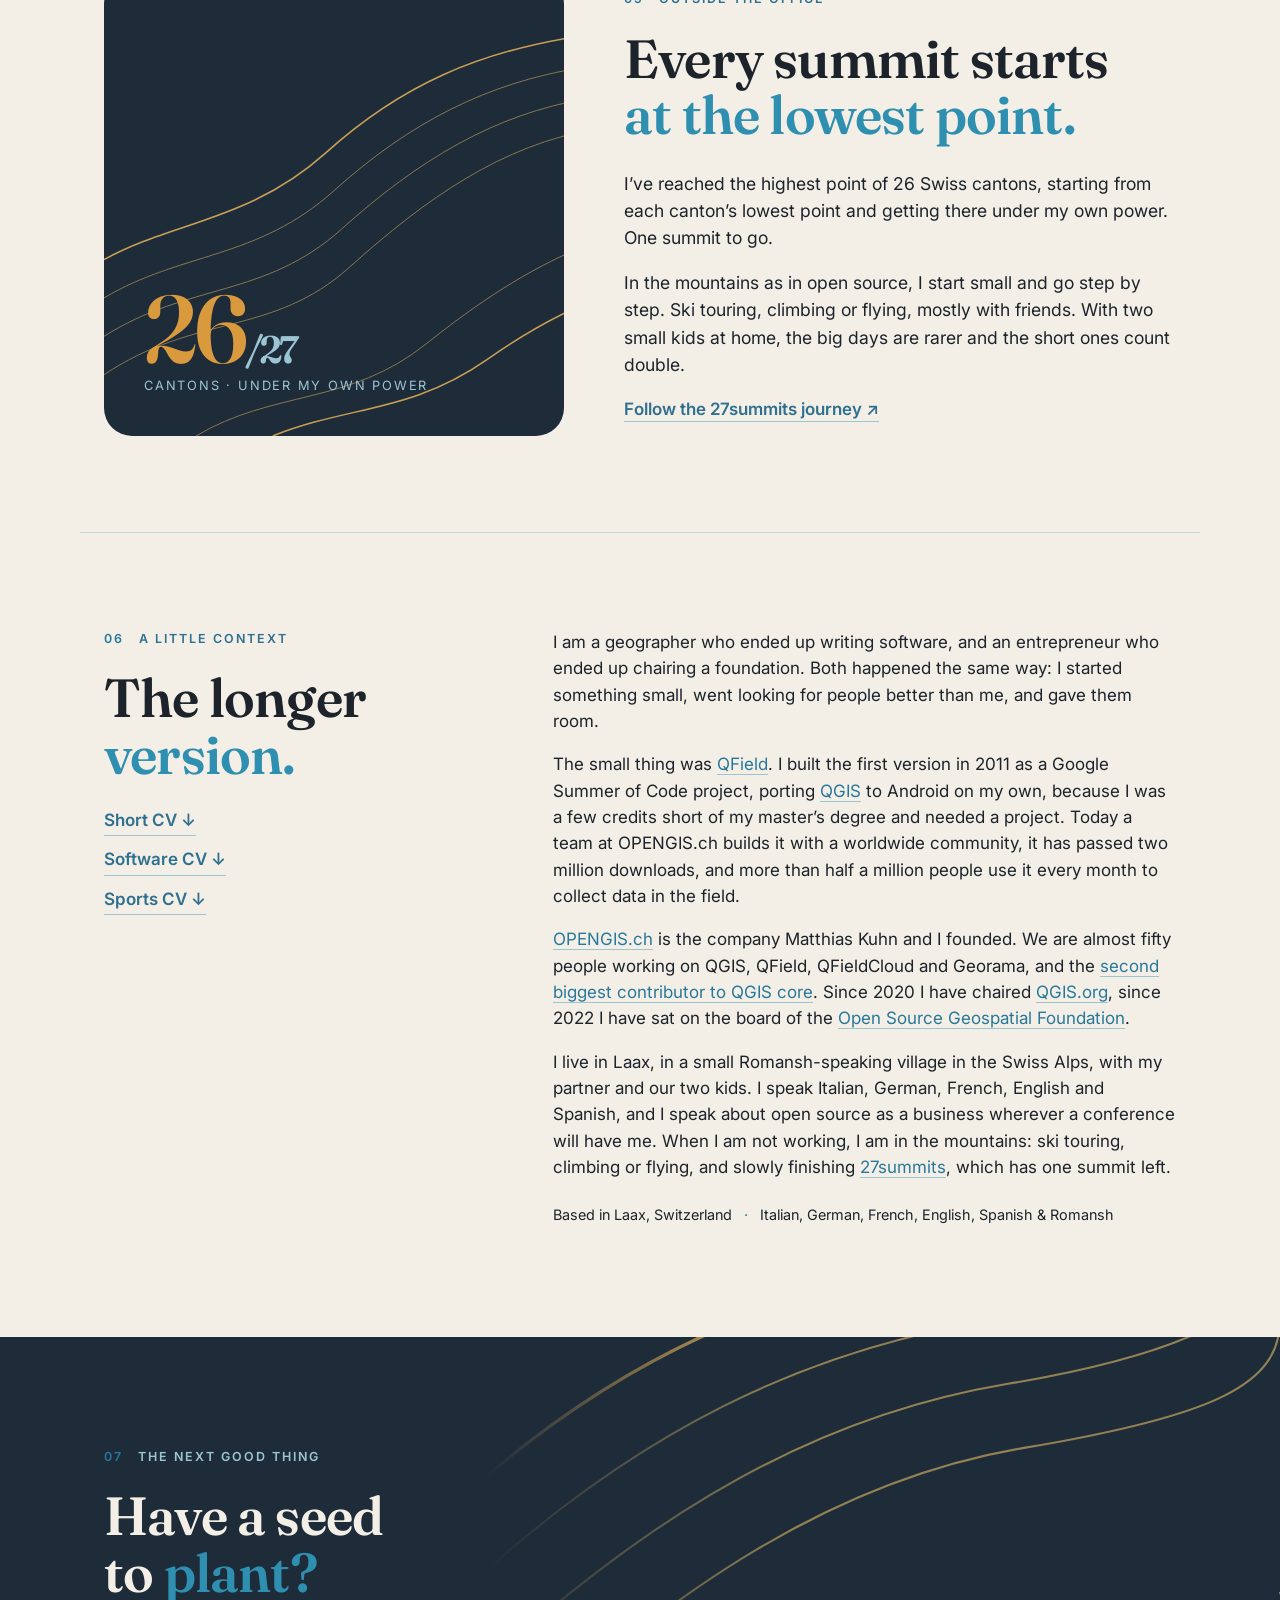
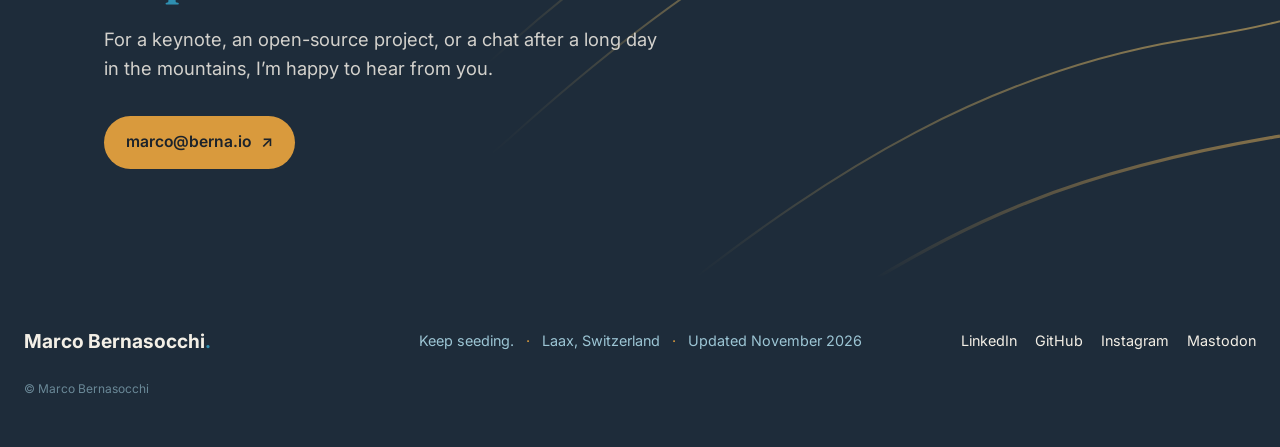
==== commit e879b891: "better textes" ====
--- a/indexdev.html
+++ b/indexdev.html
@@ -3,7 +3,7 @@
 <head>
     <meta charset="utf-8">
     <meta name="viewport" content="width=device-width, initial-scale=1">
-    <meta name="description" content="Marco Bernasocchi is a geographer, the creator of QField, chair of QGIS.org and CEO of OPENGIS.ch. He starts small ideas and grows them with great people.">
+    <meta name="description" content="Marco Bernasocchi is a geographer, the creator of QField, chair of QGIS.org and CEO of OPENGIS.ch. He starts things and makes room for great people to take them further.">
     <meta name="theme-color" content="#1e2c3a">
     <meta property="og:title" content="Marco Bernasocchi · Keep seeding">
     <meta property="og:description" content="Small ideas grow. Keep seeding. Geographer, open-source advocate, QField creator and mountain person.">
@@ -32,14 +32,14 @@
         </nav>
     </header>
 
-    <main id="main">
+    <main id="main" tabindex="-1">
         <section class="hero" id="top" aria-labelledby="hero-title">
             <div class="hero-photo" role="img" aria-label="Marco in the mountains"></div>
             <div class="hero-shade"></div>
             <div class="hero-content">
-                <p class="eyebrow">Open source · Leadership · Mountains</p>
+                <p class="eyebrow"><span>Open source</span> · <span>Leadership</span> · <span>Mountains</span></p>
                 <h1 id="hero-title">Small ideas grow.<br><span>Keep seeding.</span></h1>
-                <p class="hero-intro">From three missing ECTS to an app half a million people use every month. I start things and grow them with great people.</p>
+                <p class="hero-intro">From a student project to an app more than half a million people use every month. I start things, then make room for great people to take them further.</p>
                 <div class="hero-roles">
                     <a class="chip" href="https://opengis.ch" target="_blank" rel="noopener noreferrer">CEO, OPENGIS.ch</a>
                     <a class="chip" href="https://qgis.org" target="_blank" rel="noopener noreferrer">Chair, QGIS.org</a>
@@ -53,10 +53,10 @@
         <section class="intro section-wrap" id="story" aria-labelledby="story-title">
             <div class="section-kicker"><span>01</span> A small beginning</div>
             <div class="intro-copy">
-                <h2 id="story-title">A small project.<br><em>Three missing ECTS.</em></h2>
-                <p class="intro-lede"><a href="https://qfield.org" target="_blank" rel="noopener noreferrer">QField</a> started as a small project during my geography degree, when I was three ECTS short. What came next was people joining in and making it useful to about half a million people every month.</p>
-                <p>It didn’t happen because I had a grand plan. QField grew because people joined in, shared what they knew and made it better. The same is true of <a href="https://opengis.ch" target="_blank" rel="noopener noreferrer">OPENGIS.ch</a>, which began with one person, and <a href="https://27summits.ch" target="_blank" rel="noopener noreferrer">27summits</a>, which began over a glass of Merlot in a hut.</p>
-                <p>I like starting things, but I like what happens next even more: people taking an idea further than I could on my own.</p>
+                <h2 id="story-title">A small project.<br><em>Three missing credits.</em></h2>
+                <p class="intro-lede"><a href="https://qfield.org" target="_blank" rel="noopener noreferrer">QField</a> started as a student project, when I was three credits short of my master’s degree in geography. I built the first versions on my own and then spent the next fifteen years finding people who could make it better than I ever could alone.</p>
+                <p>The same pattern runs through everything I have started. <a href="https://opengis.ch" target="_blank" rel="noopener noreferrer">OPENGIS.ch</a> began with one person and is now almost fifty. <a href="https://27summits.ch" target="_blank" rel="noopener noreferrer">27summits</a> began over a glass of Merlot in a hut. None of it grew by accident. It grew because the right people came in and got the room to make it theirs.</p>
+                <p>I like starting things.<br>I like even more what happens when the right people take them further than I could.</p>
                 <a class="text-link" href="mailto:marco@berna.io">Have an idea to grow together? <span aria-hidden="true">↗</span></a>
             </div>
         </section>
@@ -64,9 +64,9 @@
         <section class="numbers" aria-label="A few numbers">
             <div class="numbers-wrap">
                 <div class="number-item"><strong>2M+</strong><span>QField downloads</span></div>
-                <div class="number-item"><strong>500k</strong><span>people use QField monthly</span></div>
-                <div class="number-item"><strong>45</strong><span>people at OPENGIS.ch</span></div>
-                <div class="number-item"><strong>2011</strong><span>the year we got started</span></div>
+                <div class="number-item"><strong>500k+</strong><span>monthly QField users</span></div>
+                <div class="number-item"><strong>~50</strong><span>people at OPENGIS.ch</span></div>
+                <div class="number-item"><strong>2011</strong><span>the year it all started</span></div>
             </div>
         </section>
 
@@ -76,31 +76,31 @@
                     <div class="section-kicker"><span>02</span> Work that grows</div>
                     <h2 id="work-title">Every tree<br><em>starts as a seed.</em></h2>
                 </div>
-                <p>I plant small ideas in open source and grow them together with others. These are a few of them.</p>
+                <p>A few of the things I have started or help carry. All of them open source.</p>
             </div>
             <div class="project-grid">
                 <a class="project-card project-featured" href="https://qfield.org" target="_blank" rel="noopener noreferrer">
                     <span class="card-index">01 / THE FIELD</span>
                     <h3>QField</h3>
-                    <p>Take QGIS into the field. An open-source app made with a generous community, for the people who collect and work with data outside.</p>
+                    <p>I started QField in 2011 as a Google Summer of Code project, porting QGIS to Android on my own. Today a team at OPENGIS.ch builds it with a worldwide community, for the people who collect and work with data outside.</p>
                     <span class="card-link">Explore QField <span aria-hidden="true">↗</span></span>
                 </a>
                 <a class="project-card" href="https://opengis.ch" target="_blank" rel="noopener noreferrer">
                     <span class="card-index">02 / THE TEAM</span>
                     <h3>OPENGIS.ch</h3>
-                    <p>The company I started in 2011. A team of 45 working on QGIS, QField, QFieldCloud and Georama. We’re now the second biggest contributor to QGIS core.</p>
+                    <p>The company Matthias Kuhn and I founded. Almost fifty people working on QGIS, QField, QFieldCloud and Georama, and the second biggest contributor to QGIS core.</p>
                     <span class="card-link">Meet the team <span aria-hidden="true">↗</span></span>
                 </a>
                 <a class="project-card" href="https://qgis.org" target="_blank" rel="noopener noreferrer">
                     <span class="card-index">03 / THE COMMUNITY</span>
                     <h3>QGIS</h3>
-                    <p>I’ve chaired QGIS.org since 2020. It’s a global community building powerful geospatial tools that everyone can use.</p>
+                    <p>I have chaired QGIS.org since 2020, after two years as vice-chair. The most used open-source GIS in the world, built and governed by a community of thousands.</p>
                     <span class="card-link">Discover QGIS <span aria-hidden="true">↗</span></span>
                 </a>
                 <a class="project-card" href="https://opengis.ch/blog" target="_blank" rel="noopener noreferrer">
                     <span class="card-index">04 / NOTES FROM THE WORK</span>
                     <h3>Open by nature</h3>
-                    <p>Stories, ideas and practical notes from the work we do in open-source geospatial software.</p>
+                    <p>What we learn building open-source geospatial software, written by the team at OPENGIS.ch.</p>
                     <span class="card-link">Read the OPENGIS.ch blog <span aria-hidden="true">↗</span></span>
                 </a>
             </div>
@@ -115,13 +115,13 @@
                 <p>Good things grow when the people around them have space to grow too.</p>
             </div>
             <div class="leading-copy">
-                <p>I lead a team of 45 at <a href="https://opengis.ch" target="_blank" rel="noopener noreferrer">OPENGIS.ch</a>, chair <a href="https://qgis.org" target="_blank" rel="noopener noreferrer">QGIS.org</a>, a community of thousands of contributors and millions of users, and sit on the board of <a href="https://www.osgeo.org" target="_blank" rel="noopener noreferrer">OSGeo</a>. In all three places the job is much the same: listen first, look for the road everyone can walk on, and bring people with different views to the same table.</p>
+                <p>I lead a team of almost fifty at <a href="https://opengis.ch" target="_blank" rel="noopener noreferrer">OPENGIS.ch</a>, chair <a href="https://qgis.org" target="_blank" rel="noopener noreferrer">QGIS.org</a>, a community of thousands of contributors and millions of users, and sit on the board of <a href="https://www.osgeo.org" target="_blank" rel="noopener noreferrer">OSGeo</a>. In all three places the job is much the same: listen first, look for the road everyone can walk on, and bring people with different views to the same table.</p>
                 <p>My favourite part is watching people take over things I used to do, and do them better. A team that can replace its boss is a healthy team, and it leaves me time to plant the next seed.</p>
                 <div class="leading-facts">
-                    <div class="fact-item"><strong>45</strong><span>people at OPENGIS.ch, from one in 2011</span></div>
+                    <div class="fact-item"><strong>~50</strong><span>people at OPENGIS.ch, from one in 2011</span></div>
                     <div class="fact-item"><strong>2020</strong><span>chair of QGIS.org, after two years as vice-chair</span></div>
                     <div class="fact-item"><strong>2022</strong><span>on the OSGeo board of directors</span></div>
-                    <div class="fact-item"><strong>420</strong><span>people at the QGIS User Conference 2026 in Laax, at 2222 m</span></div>
+                    <div class="fact-item"><strong>420</strong><span>at the QGIS User Conference I organised in Laax</span></div>
                 </div>
             </div>
         </section>
@@ -131,12 +131,12 @@
                 <div class="section-kicker"><span>04</span> Stories from the stage</div>
                 <div class="section-heading talks-heading">
                     <h2 id="talks-title">A few things<br>worth <em>sharing.</em></h2>
-                    <p>I speak about the work, the people behind it, and what happens when we keep things open.</p>
+                    <p>I speak about open source as a business, about the people behind the software, and about what the mountains teach you about both. In English, German, Italian, French or Spanish, wherever the conference is.</p>
                 </div>
                 <div class="talk-list">
                     <article class="talk-item">
                         <div class="talk-year">FOSS4G 2023 · Keynote</div>
-                        <div><h3><a href="https://www.youtube.com/watch?v=YLETqHIw5Pk" target="_blank" rel="noopener noreferrer">The importance of seeding</a></h3><p>From three missing ECTS to an app used by half a million people a month, and why small seeds need time, mentors and community. <a href="https://www.youtube.com/watch?v=YLETqHIw5Pk" target="_blank" rel="noopener noreferrer">Watch the keynote</a> · <a href="https://talks.opengis.ch/think-open/" target="_blank" rel="noopener noreferrer">Slides</a></p></div>
+                        <div><h3><a href="https://www.youtube.com/watch?v=YLETqHIw5Pk" target="_blank" rel="noopener noreferrer">The importance of seeding</a></h3><p>From a student project to an app used by more than half a million people a month, and why small seeds need time, mentors and community. <a href="https://www.youtube.com/watch?v=YLETqHIw5Pk" target="_blank" rel="noopener noreferrer">Watch the keynote</a> · <a href="https://talks.opengis.ch/think-open/" target="_blank" rel="noopener noreferrer">Slides</a></p></div>
                         <a class="talk-mark" href="https://www.youtube.com/watch?v=YLETqHIw5Pk" aria-label="Watch The importance of seeding on YouTube" target="_blank" rel="noopener noreferrer">↗</a>
                     </article>
                     <article class="talk-item">
@@ -145,17 +145,17 @@
                         <a class="talk-mark" href="https://archive.fosdem.org/2026/schedule/event/AUFR8F-who-pays-your-bills/" aria-label="Who pays your bills? at FOSDEM 2026" target="_blank" rel="noopener noreferrer">↗</a>
                     </article>
                     <article class="talk-item">
-                        <div class="talk-year">NEW TALK</div>
+                        <div class="talk-year">COMING 2027</div>
                         <div><h3>From the lowest point</h3><p>27 summits, open source and what a normal person can do when the legs say stop and the head says keep going.</p></div>
-                        <span class="talk-mark" aria-hidden="true">↗</span>
-                    </article>
-                    <article class="talk-item">
-                        <div class="talk-year">NEW TALK</div>
+                        <a class="talk-mark" href="mailto:marco@berna.io?subject=Keynote%3A%20From%20the%20lowest%20point" aria-label="Ask about this talk">↗</a>
+                    </article>
+                    <article class="talk-item">
+                        <div class="talk-year">COMING 2027</div>
                         <div><h3>Make room for great people</h3><p>Leadership as making room for others, and why it’s a pleasure when your team grows into your job and beyond.</p></div>
-                        <span class="talk-mark" aria-hidden="true">↗</span>
-                    </article>
-                </div>
-                <a class="button button-outline" href="mailto:marco@berna.io?subject=Let%27s%20talk">Invite me to speak <span aria-hidden="true">↗</span></a>
+                        <a class="talk-mark" href="mailto:marco@berna.io?subject=Keynote%3A%20Make%20room%20for%20great%20people" aria-label="Ask about this talk">↗</a>
+                    </article>
+                </div>
+                <a class="button button-outline" href="mailto:marco@berna.io?subject=Keynote%20request">Book me for a keynote <span aria-hidden="true">↗</span></a>
             </div>
         </section>
 
@@ -168,7 +168,7 @@
                 <div class="section-kicker"><span>05</span> Outside the office</div>
                 <h2 id="mountains-title">Every summit starts<br><em>at the lowest point.</em></h2>
                 <p>I’ve reached the highest point of 26 Swiss cantons, starting from each canton’s lowest point and getting there under my own power. One summit to go.</p>
-                <p>In the mountains and in open source, I start small, go step by step and bring good people along. Ski touring, climbing or flying, it’s about curiosity as much as effort. With two small kids at home, the big days are rarer and the short ones count double.</p>
+                <p>In the mountains as in open source, I start small and go step by step. Ski touring, climbing or flying, mostly with friends. With two small kids at home, the big days are rarer and the short ones count double.</p>
                 <a class="text-link" href="https://27summits.ch" target="_blank" rel="noopener noreferrer">Follow the 27summits journey <span aria-hidden="true">↗</span></a>
             </div>
         </section>
@@ -178,16 +178,17 @@
                 <div class="section-kicker"><span>06</span> A little context</div>
                 <h2 id="bio-title">The longer<br><em>version.</em></h2>
                 <div class="cv-links">
-                    <a class="text-link" href="/download/CV_Marco_Bernasocchi_short.pdf">Short CV <span aria-hidden="true">↓</span></a>
-                    <a class="text-link" href="/download/CV_Marco_Bernasocchi_SW.pdf">Software CV <span aria-hidden="true">↓</span></a>
-                    <a class="text-link" href="/download/CV_Marco_Bernasocchi_sports.pdf">Sports CV <span aria-hidden="true">↓</span></a>
+                    <a class="text-link" href="/download/CV_Marco_Bernasocchi_short.pdf" download>Short CV <span aria-hidden="true">↓</span></a>
+                    <a class="text-link" href="/download/CV_Marco_Bernasocchi_SW.pdf" download>Software CV <span aria-hidden="true">↓</span></a>
+                    <a class="text-link" href="/download/CV_Marco_Bernasocchi_sports.pdf" download>Sports CV <span aria-hidden="true">↓</span></a>
                 </div>
             </div>
             <div class="bio-copy">
-                <p>Marco Bernasocchi is a geographer, open-source advocate and the creator of <a href="https://qfield.org" target="_blank" rel="noopener noreferrer">QField</a>, the field app for <a href="https://qgis.org" target="_blank" rel="noopener noreferrer">QGIS</a>, which has passed two million downloads and is used by about half a million people every month. He has chaired <a href="https://qgis.org" target="_blank" rel="noopener noreferrer">QGIS.org</a> since 2020 and has been on the board of the <a href="https://www.osgeo.org" target="_blank" rel="noopener noreferrer">Open Source Geospatial Foundation</a> since 2022.</p>
-                <p>In his day job he is CEO of <a href="https://opengis.ch" target="_blank" rel="noopener noreferrer">OPENGIS.ch</a>, which he founded in 2011 and which is now the second biggest contributor to QGIS core, with 45 people working on QGIS, QField, QFieldCloud and Georama. He speaks regularly about open-source sustainability, including FOSS4G keynotes in 2023 and 2025 and a talk at FOSDEM, and co-authored the reference paper on QGIS in <em>Patterns</em>.</p>
-                <p>He lives in Laax, a small Romansh-speaking village in the Swiss Alps, with his partner and their two kids, and spends as much time as he can in the mountains, ski touring, climbing or flying. He has reached the highest point of 26 Swiss cantons from their lowest point under his own power and still has one summit to go.</p>
-                <p class="bio-note">Based in Laax, Switzerland <span>·</span> Speaking Italian, German, French, English, Spanish &amp; Romansh</p>
+                <p>I am a geographer who ended up writing software, and an entrepreneur who ended up chairing a foundation. Both happened the same way: I started something small, went looking for people better than me, and gave them room.</p>
+                <p>The small thing was <a href="https://qfield.org" target="_blank" rel="noopener noreferrer">QField</a>. I built the first version in 2011 as a Google Summer of Code project, porting <a href="https://qgis.org" target="_blank" rel="noopener noreferrer">QGIS</a> to Android on my own, because I was a few credits short of my master’s degree and needed a project. Today a team at OPENGIS.ch builds it with a worldwide community, it has passed two million downloads, and more than half a million people use it every month to collect data in the field.</p>
+                <p><a href="https://opengis.ch" target="_blank" rel="noopener noreferrer">OPENGIS.ch</a> is the company Matthias Kuhn and I founded. We are almost fifty people working on QGIS, QField, QFieldCloud and Georama, and the <a href="https://qgis.org/community/contributors/organisations/" target="_blank" rel="noopener noreferrer">second biggest contributor to QGIS core</a>. Since 2020 I have chaired <a href="https://qgis.org" target="_blank" rel="noopener noreferrer">QGIS.org</a>, since 2022 I have sat on the board of the <a href="https://www.osgeo.org" target="_blank" rel="noopener noreferrer">Open Source Geospatial Foundation</a>.</p>
+                <p>I live in Laax, in a small Romansh-speaking village in the Swiss Alps, with my partner and our two kids. I speak Italian, German, French, English and Spanish, and I speak about open source as a business wherever a conference will have me. When I am not working, I am in the mountains: ski touring, climbing or flying, and slowly finishing <a href="https://27summits.ch" target="_blank" rel="noopener noreferrer">27summits</a>, which has one summit left.</p>
+                <p class="bio-note">Based in Laax, Switzerland <span>·</span> Italian, German, French, English, Spanish &amp; Romansh</p>
             </div>
         </section>
 
@@ -203,7 +204,7 @@
 
     <footer class="site-footer">
         <a class="footer-wordmark" href="#top">Marco Bernasocchi<span>.</span></a>
-        <p>Keep seeding. <span>·</span> Laax, Switzerland</p>
+        <p>Keep seeding. <span>·</span> Laax, Switzerland <span>·</span> Updated November 2026</p>
         <div class="social-links" aria-label="Social links">
             <a href="https://www.linkedin.com/in/mbernasocchi" target="_blank" rel="noopener noreferrer">LinkedIn</a>
             <a href="https://github.com/mbernasocchi" target="_blank" rel="noopener noreferrer">GitHub</a>
--- a/css/main.css
+++ b/css/main.css
@@ -19,7 +19,8 @@
 h2 em{font-style:normal;color:var(--accent)}
 h3{font-size:1.35rem;font-weight:600}
 p{margin:0 0 1em}
-.skip-link{position:absolute;left:-999px}
+.skip-link{position:fixed;top:12px;left:12px;z-index:20;padding:10px 16px;border-radius:999px;background:var(--gold);color:var(--ink);font-weight:600;transform:translateY(-200%);transition:transform .15s}
+.skip-link:focus,.skip-link:focus-visible{transform:none;outline:2px solid var(--light);outline-offset:2px}
 .section-wrap{max-width:var(--wrap);margin:0 auto;padding:96px 24px}
 .section-kicker{font-size:.78rem;letter-spacing:.16em;text-transform:uppercase;font-weight:600;color:var(--accent2);margin-bottom:22px}
 .section-kicker span{color:var(--accent-strong);margin-right:10px}
@@ -53,6 +54,7 @@
 .hero-shade{position:absolute;inset:0;background:linear-gradient(180deg,transparent 30%,color-mix(in srgb,var(--dark) 85%,transparent) 100%)}
 .hero-content{position:relative;max-width:var(--wrap);margin:0 auto;width:100%;padding:160px 24px 110px}
 .eyebrow{font-size:.8rem;letter-spacing:.18em;text-transform:uppercase;font-weight:600;color:var(--accent-strong);margin:0 0 26px}
+.eyebrow span{white-space:nowrap}
 .hero h1{font-size:clamp(3rem,7.6vw,6.6rem);font-weight:600;letter-spacing:-.025em;line-height:1;margin-bottom:28px}
 .hero h1 span{color:var(--accent)}
 .hero-intro{font-size:clamp(1.1rem,1.6vw,1.4rem);max-width:640px;color:color-mix(in srgb,var(--light) 88%,transparent);margin-bottom:34px}
@@ -137,7 +139,8 @@
   .project-grid{grid-template-columns:1fr}.project-featured{grid-column:auto}
   .talk-item{grid-template-columns:1fr}.nav-links{display:none}
   .site-footer{grid-template-columns:1fr}.social-links{justify-content:flex-start}
-  .hero-photo::before{left:0;background-position:0 0,center 30%;mask-image:none;-webkit-mask-image:none}
+  .hero-photo::before{left:0;background-image:linear-gradient(90deg,color-mix(in srgb,var(--dark) 85%,transparent),color-mix(in srgb,var(--dark) 70%,transparent)),url("/img/berna_bg.jpg");background-position:0 0,center 45%;mask-image:none;-webkit-mask-image:none}
+  .eyebrow{letter-spacing:.14em}
 }
 
 /* the climb: contour lines on every dark panel, cool at the top, warm at the bottom */
